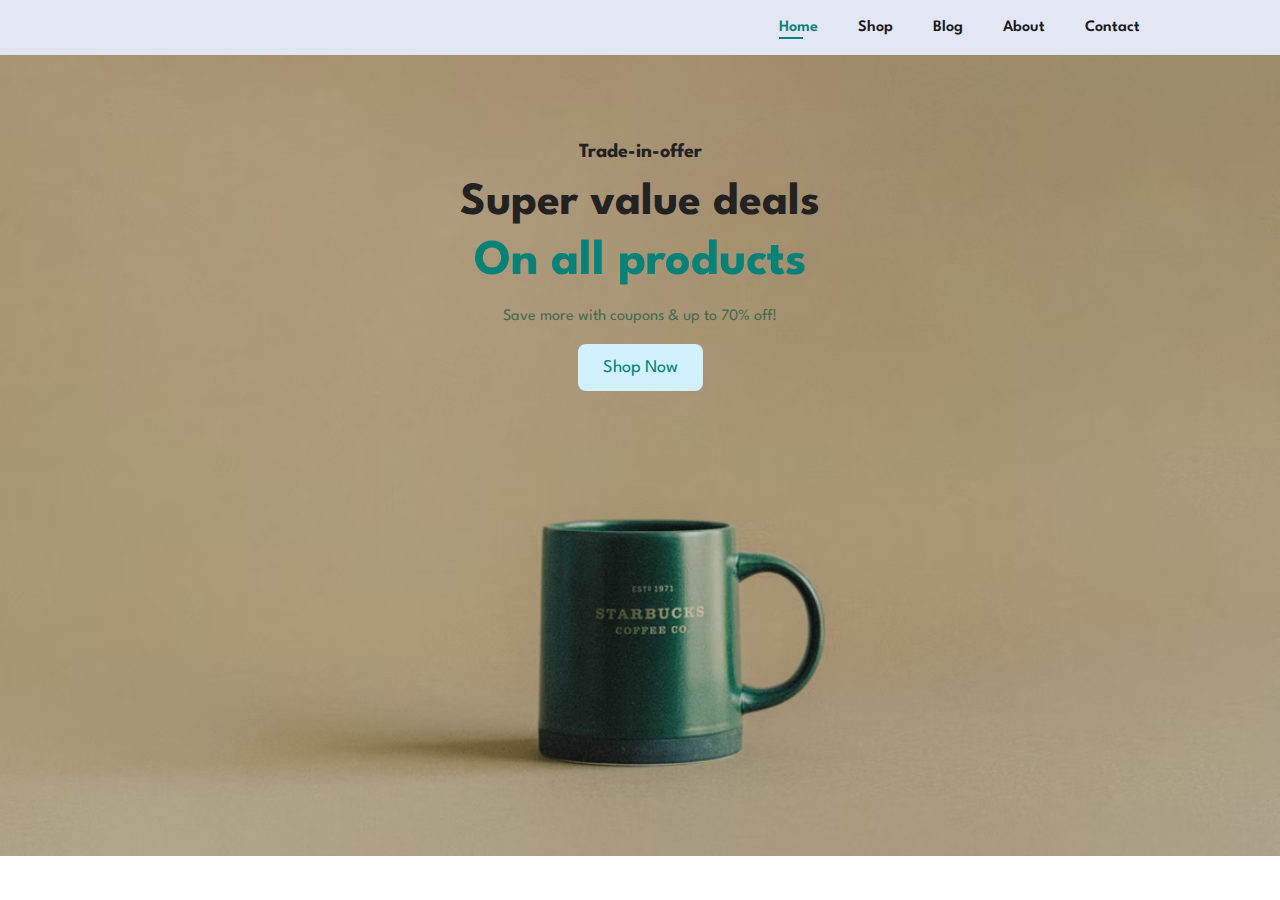
==== index.html @ ac79961e "gönder" ====
<!DOCTYPE html>
<html lang="en">
  <head>
    <meta charset="UTF-8" />
    <meta http-equiv="X-UA-Compatible" content="IE=edge" />
    <meta name="viewport" content="width=device-width, initial-scale=1.0" />
    <title>Document</title>
    <link
      rel="stylesheet"
      href="https://cdnjs.cloudflare.com/ajax/libs/font-awesome/6.1.2/css/all.min.css"
      integrity="sha512-1sCRPdkRXhBV2PBLUdRb4tMg1w2YPf37qatUFeS7zlBy7jJI8Lf4VHwWfZZfpXtYSLy85pkm9GaYVYMfw5BC1A=="
      crossorigin="anonymous"
      referrerpolicy="no-referrer"
    />
    <link rel="stylesheet" href="style.css" />
  </head>
  <body>
    <section id="header">
      <a href="#"><i class="fa-brands fa-digg fa-4x"></i></a>

      <div>
        <ul id="navbar">
          <li><a href="index.html" class="active">Home</a></li>
          <li><a href="shop.html">Shop</a></li>
          <li><a href="blog.html">Blog</a></li>
          <li><a href="about.html">About</a></li>
          <li><a href="contact.html">Contact</a></li>
          <li>
            <a href="cart.html"><i class="fa-solid fa-bag-shopping"></i></a>
          </li>
        </ul>
      </div>
    </section>

    <section id="hero">
      <h4>Trade-in-offer</h4>
      <h2>Super value deals</h2>
      <h1>On all products</h1>
      <p>Save more with coupons & up to 70% off!</p>
      <button>Shop Now</button>
    </section>
    <script src="script.js"></script>
  </body>
</html>
---- style.css ----
@import url("https://fonts.googleapis.com/css2?family=League+Spartan:wght@100;200;300;400;500;600;700;800;900&display=swap");

.fa-digg {
  color: #088178;
}

* {
  margin: 0;
  padding: 0;
  box-sizing: border-box;
  font-family: "League Spartan", sans-serif;
}

h1 {
  font-size: 50px;
  line-height: 64px;
  color: #222;
}

h2 {
  font-size: 46px;
  line-height: 54px;
  color: #222;
}

h4 {
  font-size: 20px;
  color: #222;
}

h6 {
  font-weight: 700;
  font-size: 12px;
}

p {
  font-size: 16px;
  color: #456b52;
  margin: 15px 0 20px 0;
}

.section-p1 {
  padding: 40px 80px;
}

.section-m1 {
  margin: 40px 0;
}

body {
  width: 100%;
}

#header {
  display: flex;
  align-items: center;
  justify-content: space-between;
  padding: 20px 80px;
  background-color: #e3e6f3;
  box-shadow: 0 5px 15px rgba(0, 0, 0, 0.06);
}

#navbar {
  display: flex;
  align-items: center;
  justify-content: center;
}

#navbar li {
  list-style-type: none;
  padding: 0 20px;
  position: relative;
}

#navbar li a {
  text-decoration: none;
  font-size: 16px;
  font-weight: 600;
  color: #1a1a1a;
  transition: 0.3s ease;
}

#navbar li a:hover,
#navbar li a.active {
  color: #088178;
}

#navbar li a.active::after,
#navbar li a:hover::after {
  content: "";
  width: 30%;
  height: 2px;
  background-color: #088178;
  position: absolute;
  bottom: -4px;
  left: 20px;
}

#hero {
  background-image: url("/img/pikwizard-coffee-writing-computer-blogging.jpg");
  height: 89vh;
  width: 100%;
  background-position: center;
  background-size: cover;
  padding: 0 80px;
  display: flex;
  flex-direction: column;
  align-items: center;
  justify-content: flex-start;
  padding-top: 5.5rem;
}

#hero h4 {
  padding-bottom: 15px;
}

#hero h1 {
  color: #088178;
}

#hero button {
  color: #088178;
  background-color: #d1f1ff;
  padding: 15px 25px;
  border: none;
  font-size: 18px;
  border-radius: 8px;
}
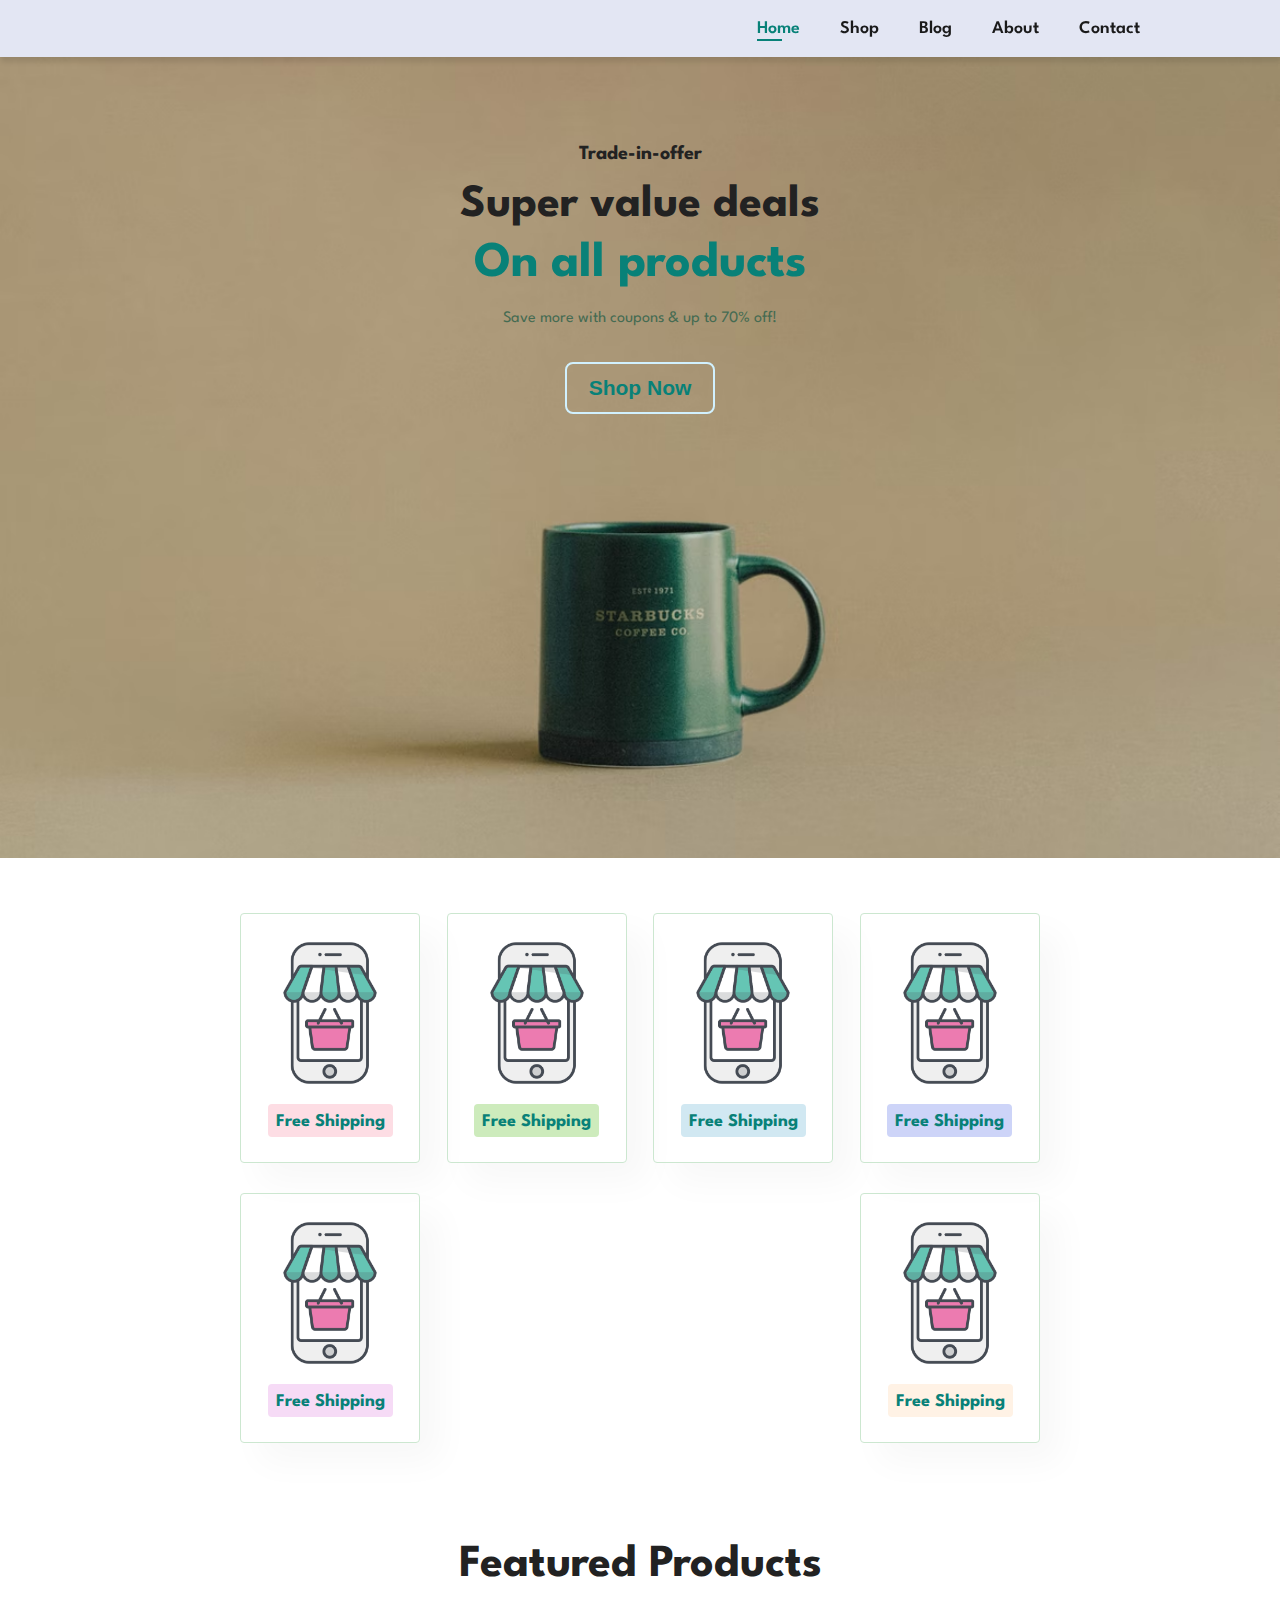
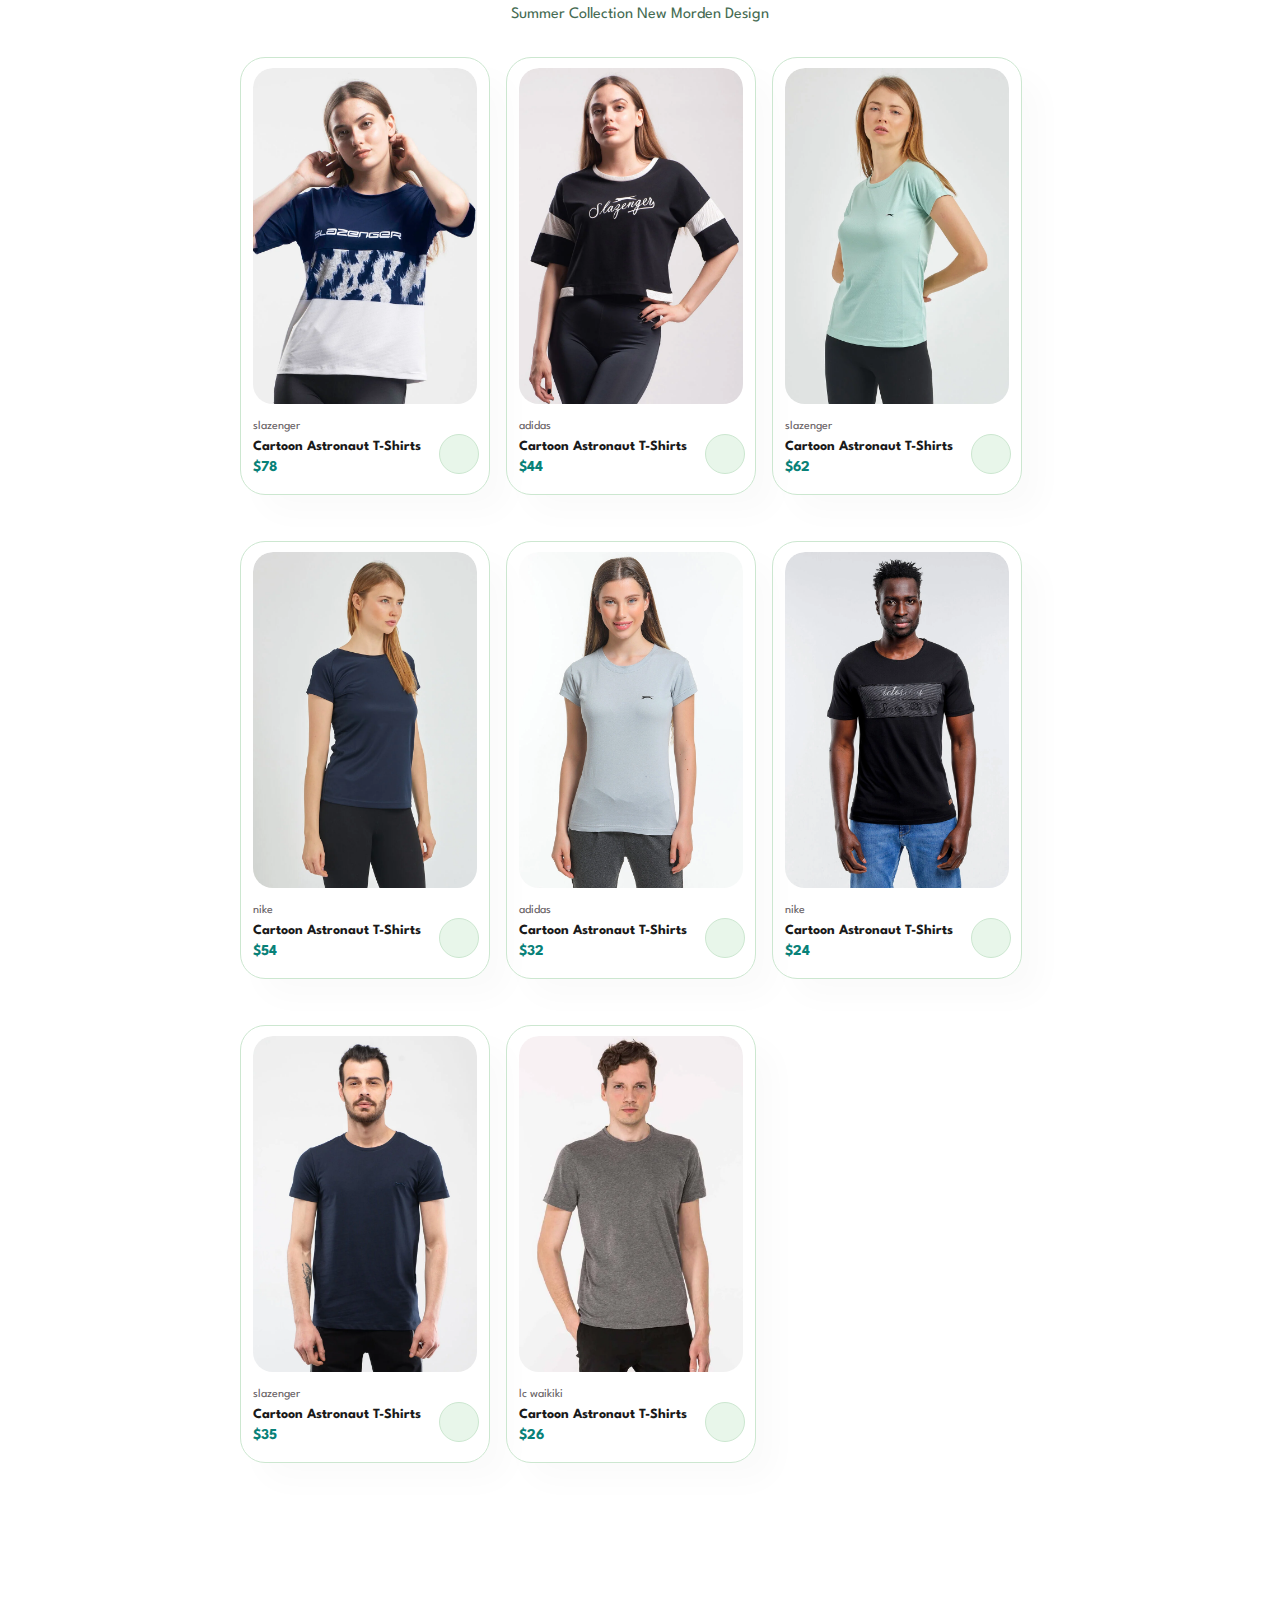
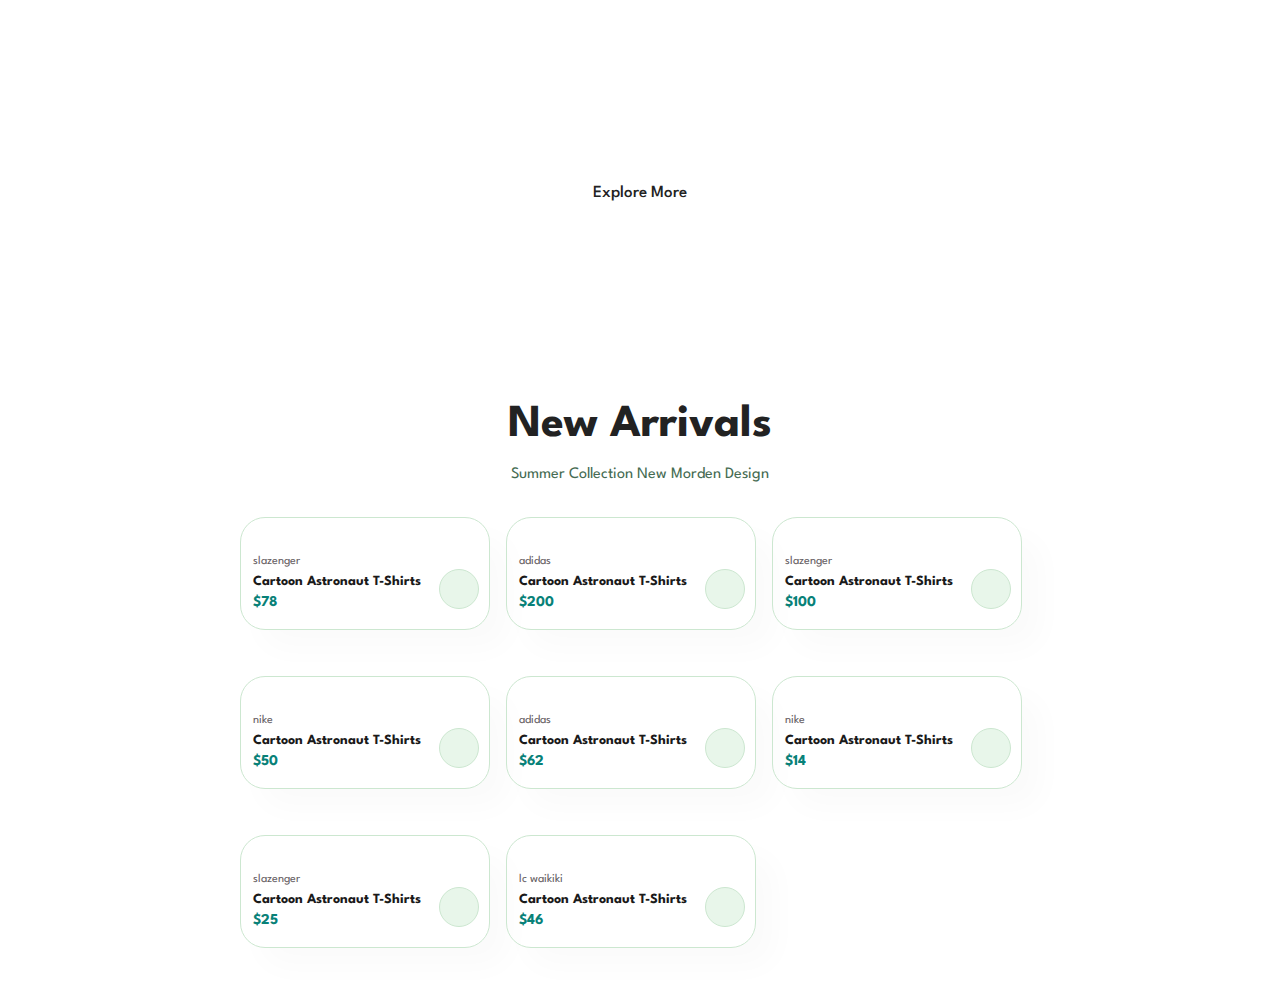
==== commit d05c9c1b: "D" ====
--- a/index.html
+++ b/index.html
@@ -26,7 +26,9 @@
           <li><a href="about.html">About</a></li>
           <li><a href="contact.html">Contact</a></li>
           <li>
-            <a href="cart.html"><i class="fa-solid fa-bag-shopping"></i></a>
+            <a href="cart.html"
+              ><i class="sepet fa-solid fa-bag-shopping"></i
+            ></a>
           </li>
         </ul>
       </div>
@@ -39,6 +41,416 @@
       <p>Save more with coupons & up to 70% off!</p>
       <button>Shop Now</button>
     </section>
+
+    <section id="feature" class="section-p1">
+      <div class="fe-box">
+        <img src="/img/feature/f1.png" alt="" />
+        <h6>Free Shipping</h6>
+      </div>
+      <div class="fe-box">
+        <img src="/img/feature/f1.png" alt="" />
+        <h6>Free Shipping</h6>
+      </div>
+      <div class="fe-box">
+        <img src="/img/feature/f1.png" alt="" />
+        <h6>Free Shipping</h6>
+      </div>
+      <div class="fe-box">
+        <img src="/img/feature/f1.png" alt="" />
+        <h6>Free Shipping</h6>
+      </div>
+      <div class="fe-box">
+        <img src="/img/feature/f1.png" alt="" />
+        <h6>Free Shipping</h6>
+      </div>
+      <div class="fe-box">
+        <img src="/img/feature/f1.png" alt="" />
+        <h6>Free Shipping</h6>
+      </div>
+    </section>
+
+    <section id="product1" class="section-p1">
+      <h2>Featured Products</h2>
+      <p>Summer Collection New Morden Design</p>
+      <div class="pro-container">
+        <div class="pro">
+          <div class="cerceve">
+            <img src="img/urunler/urun1.jpg" alt="" />
+          </div>
+          <div class="des">
+            <span>slazenger</span>
+            <h5>Cartoon Astronaut T-Shirts</h5>
+            <div class="star">
+              <i class="fas fa-star"></i>
+              <i class="fas fa-star"></i>
+              <i class="fas fa-star"></i>
+              <i class="fas fa-star"></i>
+              <i class="fas fa-star"></i>
+            </div>
+            <h4>$78</h4>
+          </div>
+          <a href="#">
+            <i class="fas fa-shopping-cart cardw"></i>
+          </a>
+        </div>
+
+        <div class="pro">
+          <div class="cerceve">
+            <img src="img/urunler/urun2.jpg" alt="" />
+          </div>
+          <div class="des">
+            <span>adidas</span>
+            <h5>Cartoon Astronaut T-Shirts</h5>
+            <div class="star">
+              <i class="fas fa-star"></i>
+              <i class="fas fa-star"></i>
+              <i class="fas fa-star"></i>
+              <i class="fas fa-star"></i>
+              <i class="fas fa-star"></i>
+            </div>
+            <h4>$44</h4>
+          </div>
+          <a href="#">
+            <i class="fas fa-shopping-cart cardw"></i>
+          </a>
+        </div>
+
+        <div class="pro">
+          <div class="cerceve">
+            <img src="img/urunler/urun3.jpg" alt="" />
+          </div>
+          <div class="des">
+            <span>slazenger</span>
+            <h5>Cartoon Astronaut T-Shirts</h5>
+            <div class="star">
+              <i class="fas fa-star"></i>
+              <i class="fas fa-star"></i>
+              <i class="fas fa-star"></i>
+              <i class="fas fa-star"></i>
+              <i class="fas fa-star"></i>
+            </div>
+            <h4>$62</h4>
+          </div>
+          <a href="#">
+            <i class="fas fa-shopping-cart cardw"></i>
+          </a>
+        </div>
+
+        <div class="pro">
+          <div class="cerceve">
+            <img src="img/urunler/urun4.jpg" alt="" />
+          </div>
+          <div class="des">
+            <span>nike</span>
+            <h5>Cartoon Astronaut T-Shirts</h5>
+            <div class="star">
+              <i class="fas fa-star"></i>
+              <i class="fas fa-star"></i>
+              <i class="fas fa-star"></i>
+              <i class="fas fa-star"></i>
+              <i class="fas fa-star"></i>
+            </div>
+            <h4>$54</h4>
+          </div>
+          <a href="#">
+            <i class="fas fa-shopping-cart cardw"></i>
+          </a>
+        </div>
+
+        <div class="pro">
+          <div class="cerceve">
+            <img src="img/urunler/urun5.jpg" alt="" />
+          </div>
+          <div class="des">
+            <span>adidas</span>
+            <h5>Cartoon Astronaut T-Shirts</h5>
+            <div class="star">
+              <i class="fas fa-star"></i>
+              <i class="fas fa-star"></i>
+              <i class="fas fa-star"></i>
+              <i class="fas fa-star"></i>
+              <i class="fas fa-star"></i>
+            </div>
+            <h4>$32</h4>
+          </div>
+          <a href="#">
+            <i class="fas fa-shopping-cart cardw"></i>
+          </a>
+        </div>
+
+        <div class="pro">
+          <div class="cerceve">
+            <img src="img/urunler/urun6.jpg" alt="" />
+          </div>
+          <div class="des">
+            <span>nike</span>
+            <h5>Cartoon Astronaut T-Shirts</h5>
+            <div class="star">
+              <i class="fas fa-star"></i>
+              <i class="fas fa-star"></i>
+              <i class="fas fa-star"></i>
+              <i class="fas fa-star"></i>
+              <i class="fas fa-star"></i>
+            </div>
+            <h4>$24</h4>
+          </div>
+          <a href="#">
+            <i class="fas fa-shopping-cart cardw"></i>
+          </a>
+        </div>
+
+        <div class="pro">
+          <div class="cerceve">
+            <img src="img/urunler/urun7.jpg" alt="" />
+          </div>
+          <div class="des">
+            <span>slazenger</span>
+            <h5>Cartoon Astronaut T-Shirts</h5>
+            <div class="star">
+              <i class="fas fa-star"></i>
+              <i class="fas fa-star"></i>
+              <i class="fas fa-star"></i>
+              <i class="fas fa-star"></i>
+              <i class="fas fa-star"></i>
+            </div>
+            <h4>$35</h4>
+          </div>
+          <a href="#">
+            <i class="fas fa-shopping-cart cardw"></i>
+          </a>
+        </div>
+
+        <div class="pro">
+          <div class="cerceve">
+            <img src="img/urunler/urun8.jpg" alt="" />
+          </div>
+          <div class="des">
+            <span>lc waikiki</span>
+            <h5>Cartoon Astronaut T-Shirts</h5>
+            <div class="star">
+              <i class="fas fa-star"></i>
+              <i class="fas fa-star"></i>
+              <i class="fas fa-star"></i>
+              <i class="fas fa-star"></i>
+              <i class="fas fa-star"></i>
+            </div>
+            <h4>$26</h4>
+          </div>
+          <a href="#">
+            <i class="fas fa-shopping-cart cardw"></i>
+          </a>
+        </div>
+      </div>
+    </section>
+
+    <section id="banner" class="section-m1">
+      <h4>Repair Services</h4>
+      <h2>Up to 70% Off - All t-Shirt & Accessories</h2>
+      <button>Explore More</button>
+    </section>
+
+    <section id="product1" class="section-p1">
+      <!-- 2.kez id kullandım hata !!! -->
+      <h2>New Arrivals</h2>
+      <p>Summer Collection New Morden Design</p>
+      <div class="pro-container">
+        <div class="pro">
+          <div class="cerceve">
+            <img
+              src="https://cdn.shopify.com/s/files/1/0534/9805/2781/products/UASentryOldSkoolGreenMilieu5_1200x1200.jpg?v=1659369687"
+              alt=""
+            />
+          </div>
+
+          <div class="des">
+            <span>slazenger</span>
+            <h5>Cartoon Astronaut T-Shirts</h5>
+            <div class="star">
+              <i class="fas fa-star"></i>
+              <i class="fas fa-star"></i>
+              <i class="fas fa-star"></i>
+              <i class="fas fa-star"></i>
+              <i class="fas fa-star"></i>
+            </div>
+            <h4>$78</h4>
+          </div>
+          <a href="#">
+            <i class="fas fa-shopping-cart cardw"></i>
+          </a>
+        </div>
+
+        <div class="pro">
+          <div class="cerceve">
+            <img
+              src="https://cdn.shopify.com/s/files/1/0593/9249/1711/products/15_bc780330-0082-4a0e-b8e8-7666476369e2.jpg?v=1633335332"
+              alt=""
+            />
+          </div>
+          <div class="des">
+            <span>adidas</span>
+            <h5>Cartoon Astronaut T-Shirts</h5>
+            <div class="star">
+              <i class="fas fa-star"></i>
+              <i class="fas fa-star"></i>
+              <i class="fas fa-star"></i>
+              <i class="fas fa-star"></i>
+              <i class="fas fa-star"></i>
+            </div>
+            <h4>$200</h4>
+          </div>
+          <a href="#">
+            <i class="fas fa-shopping-cart cardw"></i>
+          </a>
+        </div>
+
+        <div class="pro">
+          <div class="cerceve">
+            <img
+              src="https://cdn.shopify.com/s/files/1/0470/1257/7446/files/WhatsApp_Image_2021-08-11_at_13.15.03_800x.jpg?v=1628765529"
+              alt=""
+            />
+          </div>
+          <div class="des">
+            <span>slazenger</span>
+            <h5>Cartoon Astronaut T-Shirts</h5>
+            <div class="star">
+              <i class="fas fa-star"></i>
+              <i class="fas fa-star"></i>
+              <i class="fas fa-star"></i>
+              <i class="fas fa-star"></i>
+              <i class="fas fa-star"></i>
+            </div>
+            <h4>$100</h4>
+          </div>
+          <a href="#">
+            <i class="fas fa-shopping-cart cardw"></i>
+          </a>
+        </div>
+
+        <div class="pro">
+          <div class="cerceve">
+            <img
+              src="https://ae01.alicdn.com/kf/HTB1AOBzPpXXXXbnaXXXq6xXFXXXS.jpg?size=94653&height=1200&width=800&hash=b8e12dac2c712b845d58fb0466c601f0"
+              alt=""
+            />
+          </div>
+          <div class="des">
+            <span>nike</span>
+            <h5>Cartoon Astronaut T-Shirts</h5>
+            <div class="star">
+              <i class="fas fa-star"></i>
+              <i class="fas fa-star"></i>
+              <i class="fas fa-star"></i>
+              <i class="fas fa-star"></i>
+              <i class="fas fa-star"></i>
+            </div>
+            <h4>$50</h4>
+          </div>
+          <a href="#">
+            <i class="fas fa-shopping-cart cardw"></i>
+          </a>
+        </div>
+
+        <div class="pro">
+          <div class="cerceve">
+            <img
+              src="https://cdn.shopify.com/s/files/1/0246/7541/8174/products/KL0070_1200x1200.jpg?v=1657102807"
+              alt=""
+            />
+          </div>
+          <div class="des">
+            <span>adidas</span>
+            <h5>Cartoon Astronaut T-Shirts</h5>
+            <div class="star">
+              <i class="fas fa-star"></i>
+              <i class="fas fa-star"></i>
+              <i class="fas fa-star"></i>
+              <i class="fas fa-star"></i>
+              <i class="fas fa-star"></i>
+            </div>
+            <h4>$62</h4>
+          </div>
+          <a href="#">
+            <i class="fas fa-shopping-cart cardw"></i>
+          </a>
+        </div>
+
+        <div class="pro">
+          <div class="cerceve">
+            <img
+              src="https://cdn.shopify.com/s/files/1/0764/6769/products/6905910710-1_800x.jpg?v=1654256703"
+              alt=""
+            />
+          </div>
+          <div class="des">
+            <span>nike</span>
+            <h5>Cartoon Astronaut T-Shirts</h5>
+            <div class="star">
+              <i class="fas fa-star"></i>
+              <i class="fas fa-star"></i>
+              <i class="fas fa-star"></i>
+              <i class="fas fa-star"></i>
+              <i class="fas fa-star"></i>
+            </div>
+            <h4>$14</h4>
+          </div>
+          <a href="#">
+            <i class="fas fa-shopping-cart cardw"></i>
+          </a>
+        </div>
+
+        <div class="pro">
+          <div class="cerceve">
+            <img
+              src="https://www.naramaxx.com/image/cache/catalog/StokResim/21Y11113Y648_028_1-800x1200.png"
+              alt=""
+            />
+          </div>
+
+          <div class="des">
+            <span>slazenger</span>
+            <h5>Cartoon Astronaut T-Shirts</h5>
+            <div class="star">
+              <i class="fas fa-star"></i>
+              <i class="fas fa-star"></i>
+              <i class="fas fa-star"></i>
+              <i class="fas fa-star"></i>
+              <i class="fas fa-star"></i>
+            </div>
+            <h4>$25</h4>
+          </div>
+          <a href="#">
+            <i class="fas fa-shopping-cart cardw"></i>
+          </a>
+        </div>
+
+        <div class="pro">
+          <div class="cerceve">
+            <img
+              src="https://www.kokosh.com.tr/productimages/112070/big/yesilpant3.jpg"
+              alt=""
+            />
+          </div>
+
+          <div class="des">
+            <span>lc waikiki</span>
+            <h5>Cartoon Astronaut T-Shirts</h5>
+            <div class="star">
+              <i class="fas fa-star"></i>
+              <i class="fas fa-star"></i>
+              <i class="fas fa-star"></i>
+              <i class="fas fa-star"></i>
+              <i class="fas fa-star"></i>
+            </div>
+            <h4>$46</h4>
+          </div>
+          <a href="#">
+            <i class="fas fa-shopping-cart cardw"></i>
+          </a>
+        </div>
+      </div>
+    </section>
+
     <script src="script.js"></script>
   </body>
 </html>
--- a/style.css
+++ b/style.css
@@ -40,7 +40,7 @@
 }
 
 .section-p1 {
-  padding: 40px 80px;
+  padding: 40px 240px;
 }
 
 .section-m1 {
@@ -58,6 +58,11 @@
   padding: 20px 80px;
   background-color: #e3e6f3;
   box-shadow: 0 5px 15px rgba(0, 0, 0, 0.06);
+  z-index: 999;
+  position: sticky;
+  top: 0;
+  left: 0;
+  box-shadow: 1px 5px 5px rgba(0, 0, 0, 0.1);
 }
 
 #navbar {
@@ -78,6 +83,11 @@
   font-weight: 600;
   color: #1a1a1a;
   transition: 0.3s ease;
+  font-size: 18px;
+}
+
+#navbar .sepet {
+  font-size: 25px;
 }
 
 #navbar li a:hover,
@@ -119,10 +129,203 @@
 }
 
 #hero button {
-  color: #088178;
-  background-color: #d1f1ff;
-  padding: 15px 25px;
+  margin-top: 1rem;
+  color: #088178;
+  cursor: pointer;
+  background: transparent;
+  border: 2px solid #d1f1ff;
+  padding: 12px 22px;
+  font-size: 21px;
+  border-radius: 8px;
+  font-weight: 700;
+  transition: all 0.4s;
+  font-family: "Segoe UI", Tahoma, Geneva, Verdana, sans-serif;
+}
+
+#hero button:hover {
+  background-color: #088178;
+  color: #fff;
+}
+
+#feature {
+  display: flex;
+  align-items: center;
+  justify-content: space-between;
+  flex-wrap: wrap;
+}
+
+#feature .fe-box {
+  width: 180px;
+  text-align: center;
+  padding: 25px 15px;
+  box-shadow: 20px 20px 35px rgba(0, 0, 0, 0.03);
+  border: 1px solid #cce7d0;
+  border-radius: 4px;
+  margin: 15px 0;
+}
+
+#feature .fe-box:hover {
+  box-shadow: 10px 10px 54px rgba(70, 62, 221, 0.1);
+}
+
+#feature .fe-box img {
+  width: 100%;
+  margin-bottom: 13px;
+}
+
+#feature .fe-box h6 {
+  display: inline-block;
+  padding: 9px 8px 6px 8px;
+  line-height: 1;
+  border-radius: 4px;
+  font-size: 18px;
+  color: #088178;
+  background-color: #fddde4;
+}
+
+#feature .fe-box:nth-child(2) h6 {
+  background-color: #cdebbc;
+}
+
+#feature .fe-box:nth-child(3) h6 {
+  background-color: #d1e8f2;
+}
+
+#feature .fe-box:nth-child(4) h6 {
+  background-color: #cdd4f8;
+}
+
+#feature .fe-box:nth-child(5) h6 {
+  background-color: #f6dbf6;
+}
+
+#feature .fe-box:nth-child(6) h6 {
+  background-color: #fff2e5;
+}
+
+#product1 {
+  text-align: center;
+}
+
+#product1 .pro-container {
+  display: flex;
+  justify-content: flex-start;
+  gap: 1rem;
+  flex-wrap: wrap;
+}
+
+#product1 .pro {
+  width: 23%;
+  min-width: 250px;
+  padding: 10px 12px;
+  border-radius: 25px;
+  border: 1px solid #cce7d0;
+  cursor: pointer;
+  box-shadow: 20px 20px 30px rgba(0, 0, 0, 0.02);
+  margin: 15px 0;
+  transition: 0.2s ease;
+  position: relative;
+}
+
+#product1 .pro:hover {
+  box-shadow: 20px 20px 30px rgba(0, 0, 0, 0.06);
+}
+
+#product1 .pro .cerceve {
+  overflow: hidden;
+  transition: 0.3s ease;
+  border-radius: 20px;
+}
+
+#product1 .pro .cerceve img:hover {
+  transform: scale(1.15);
+}
+
+#product1 .pro img {
+  width: 100%;
+  border-radius: 20px;
+  transition: 0.3s ease;
+}
+
+#product1 .pro .des {
+  text-align: start;
+  padding: 10px 0;
+}
+
+#product1 .pro .des span {
+  color: #666063;
+  font-size: 12px;
+}
+
+#product1 .pro .des h5 {
+  padding-top: 7px;
+  color: #1a1a1a;
+  font-size: 14px;
+}
+
+#product1 .pro .des .star i {
+  color: rgb(230, 216, 29);
+  font-size: 12px;
+}
+
+#product1 .pro .des h4 {
+  padding-top: 7px;
+  font-size: 15px;
+  font-weight: 700;
+  color: #088178;
+}
+
+#product1 .pro .cardw {
+  width: 40px;
+  height: 40px;
+  line-height: 40px;
+  border-radius: 50px;
+  background-color: #e8f6ea;
+  color: #088178;
+  border: 1px solid #cce7d0;
+  position: absolute;
+  bottom: 20px;
+  right: 10px;
+}
+
+#banner {
+  display: flex;
+  flex-direction: column;
+  justify-content: center;
+  text-align: center;
+  align-items: center;
+  padding: 100px 0;
+  background-image: url("https://e7.pngegg.com/pngimages/1017/318/png-clipart-black-gold-pattern-background-pattern-poster-banner.png");
+  background-repeat: no-repeat;
+  background-size: cover;
+  background-origin: border-box;
+}
+
+#banner h4 {
+  font-size: 25px;
+  color: #fff;
+}
+
+#banner h2 {
+  font-size: 40px;
+  color: #fff;
+  padding: 1rem;
+}
+
+#banner button {
+  background-color: #fff;
+  border-radius: 8px;
+  width: 150px;
+  height: 50px;
+  color: #222;
+  font-weight: 500;
+  font-size: 17px;
   border: none;
-  font-size: 18px;
-  border-radius: 8px;
-}
+  cursor: pointer;
+  transition: 0.3s ease;
+}
+
+#banner button:hover {
+  background: #d7a54a;
+  color: #fff;
+}
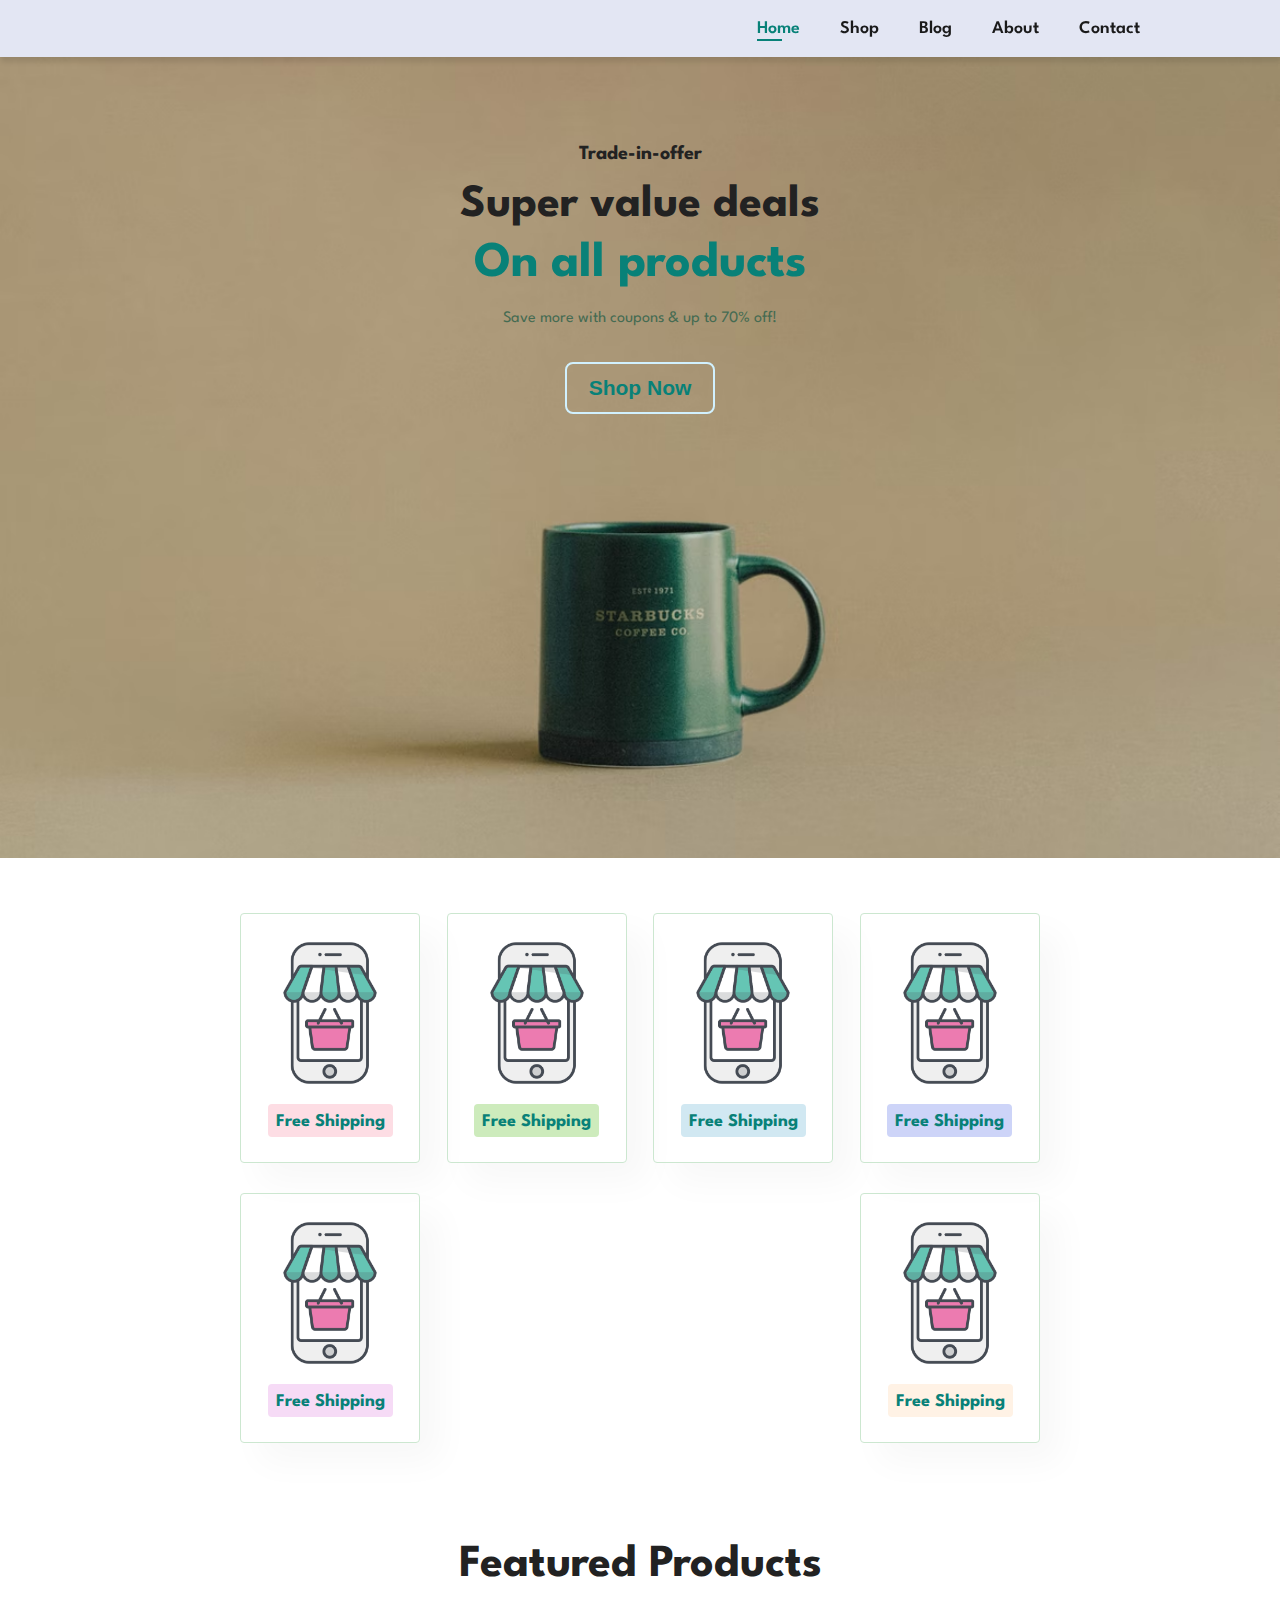
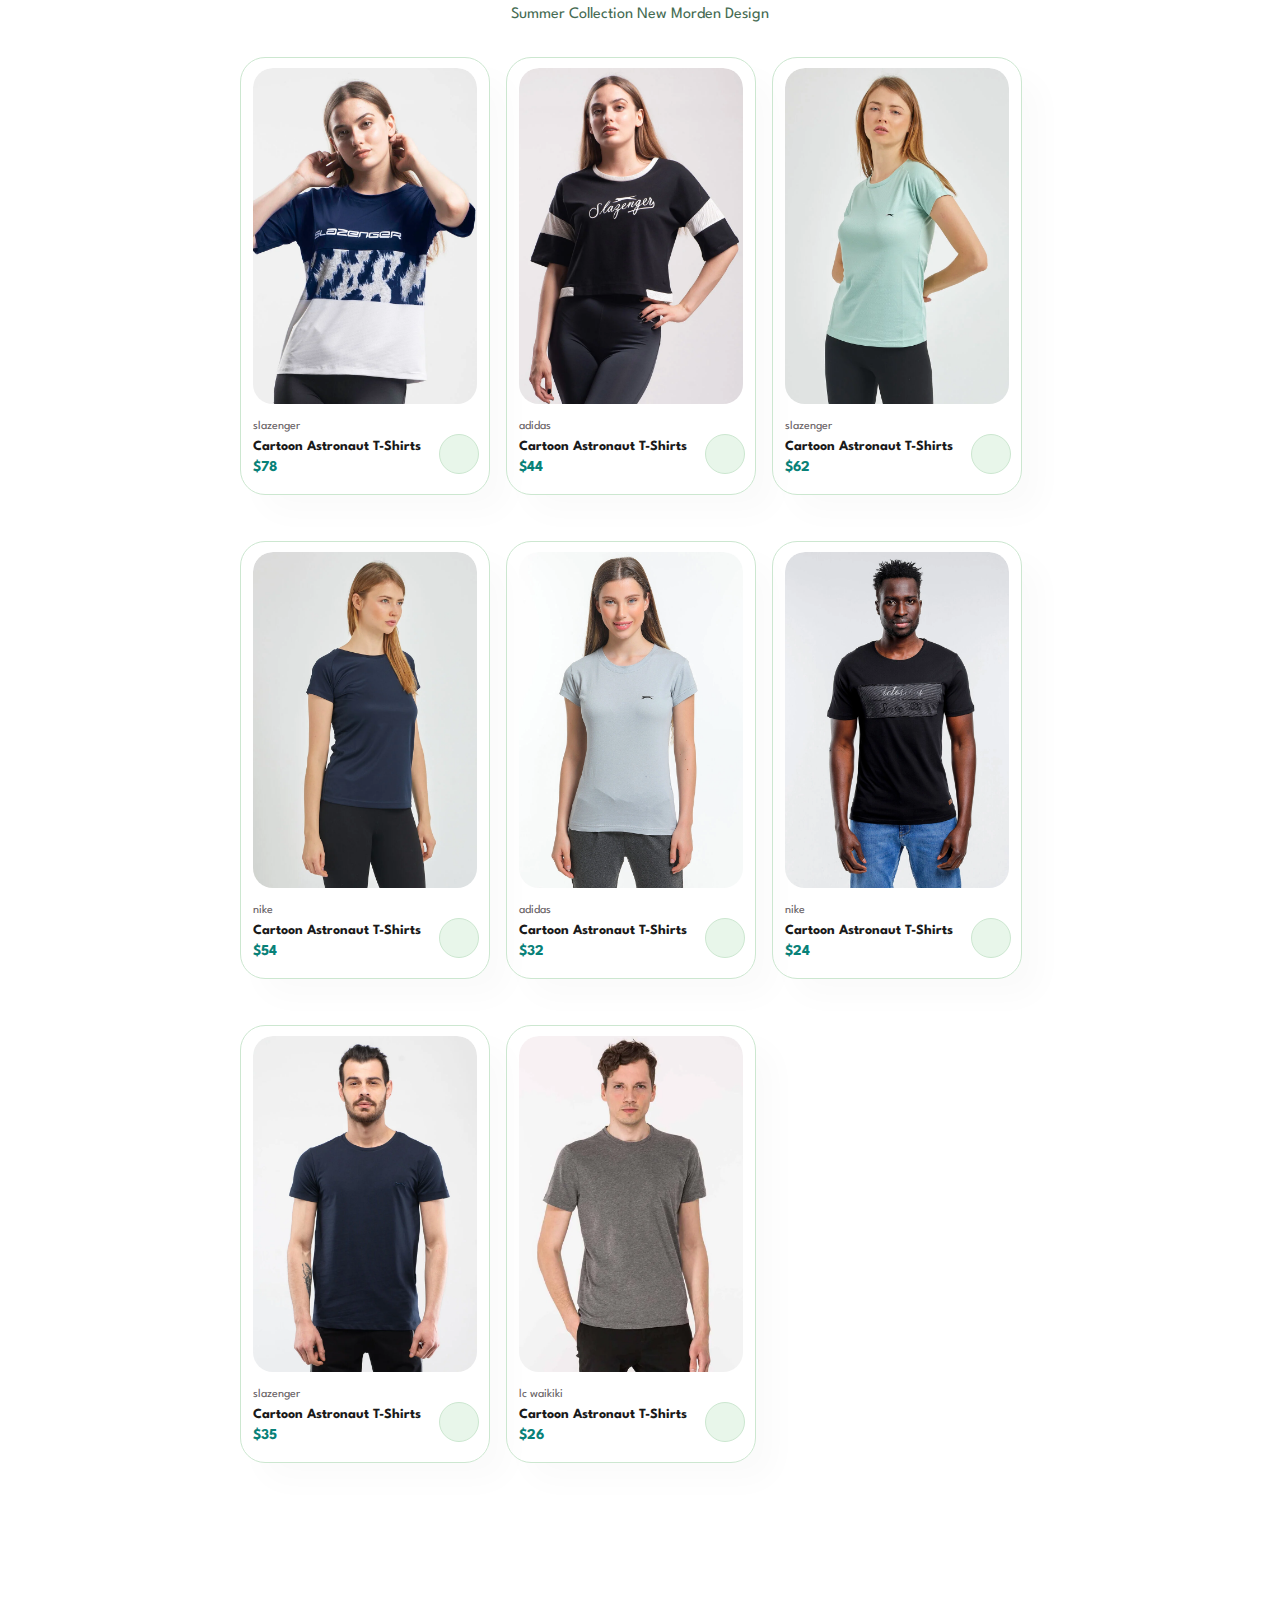
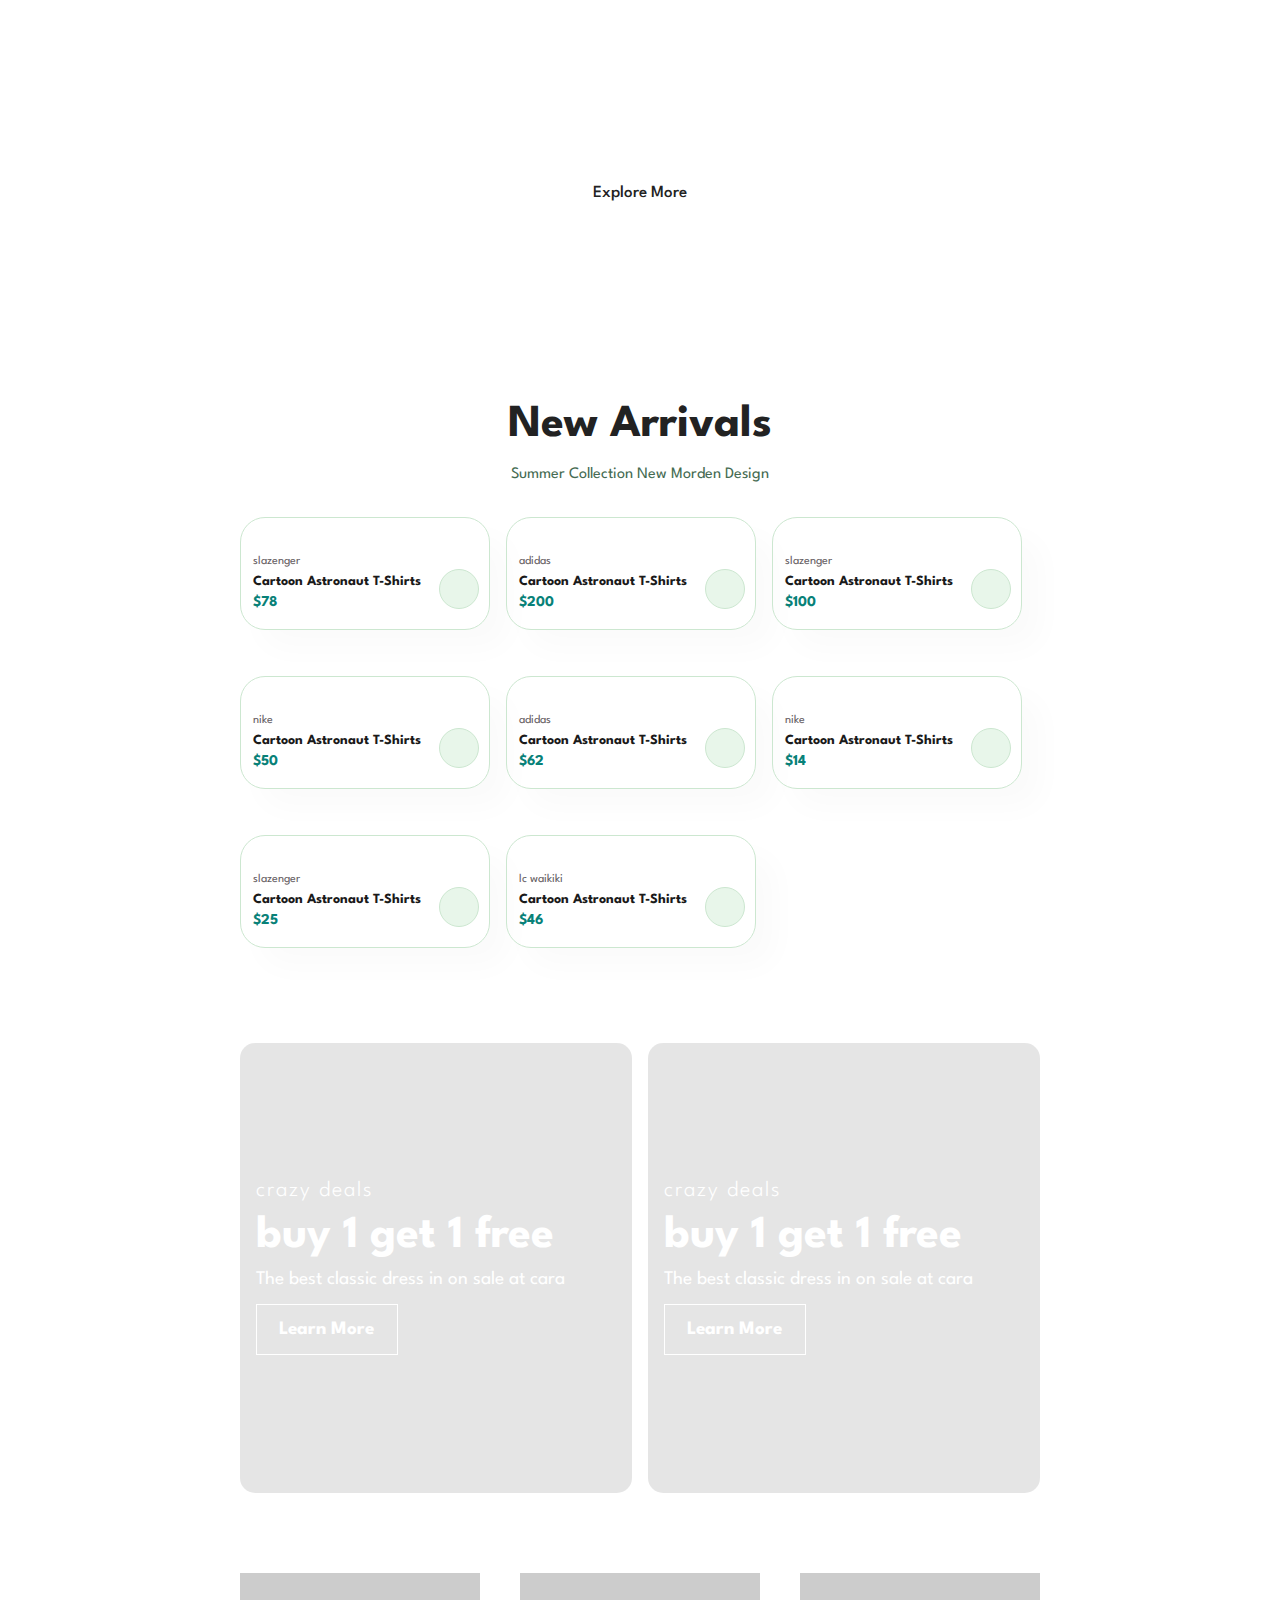
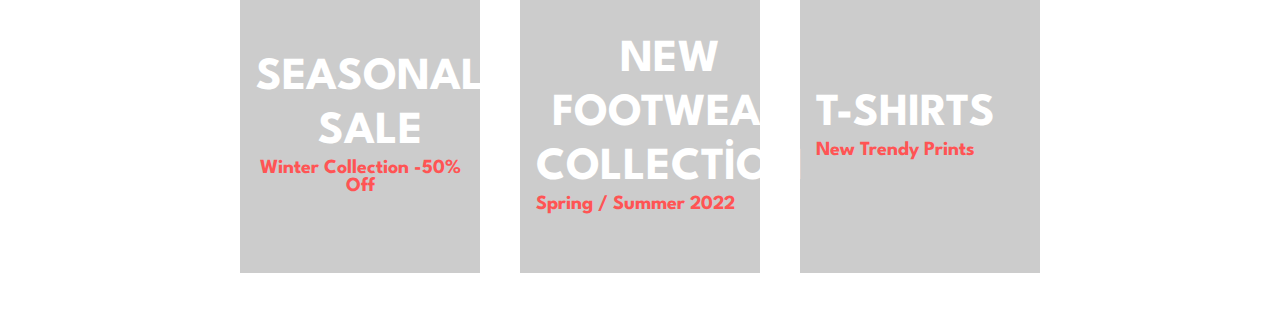
==== commit 70cf1f9f: "home" ====
--- a/index.html
+++ b/index.html
@@ -451,6 +451,37 @@
       </div>
     </section>
 
+    <section id="sm-banner" class="section-p1">
+      <div class="banner-box">
+        <h4>crazy deals</h4>
+        <h2>buy 1 get 1 free</h2>
+        <span>The best classic dress in on sale at cara</span>
+        <button>Learn More</button>
+      </div>
+
+      <div class="banner-box">
+        <h4>crazy deals</h4>
+        <h2>buy 1 get 1 free</h2>
+        <span>The best classic dress in on sale at cara</span>
+        <button>Learn More</button>
+      </div>
+    </section>
+
+    <section id="banner3" class="section-p1">
+      <div class="banners">
+        <h2>SEASONAL SALE</h2>
+        <h4>Winter Collection -50% Off</h4>
+      </div>
+      <div class="banners">
+        <h2>NEW FOOTWEAR COLLECTİON</h2>
+        <h4>Spring / Summer 2022</h4>
+      </div>
+      <div class="banners">
+        <h2>T-SHIRTS</h2>
+        <h4>New Trendy Prints</h4>
+      </div>
+    </section>
+
     <script src="script.js"></script>
   </body>
 </html>
--- a/style.css
+++ b/style.css
@@ -41,6 +41,10 @@
 
 .section-p1 {
   padding: 40px 240px;
+}
+
+.section-p2 {
+  padding: 40px 80px;
 }
 
 .section-m1 {
@@ -165,7 +169,7 @@
 }
 
 #feature .fe-box:hover {
-  box-shadow: 10px 10px 54px rgba(70, 62, 221, 0.1);
+  box-shadow: 10px 10px 54px rgba(70, 62, 221, 0.15);
 }
 
 #feature .fe-box img {
@@ -329,3 +333,136 @@
   background: #d7a54a;
   color: #fff;
 }
+
+#sm-banner {
+  display: flex;
+  justify-content: space-between;
+  flex-wrap: wrap;
+}
+
+#sm-banner .banner-box {
+  display: flex;
+  justify-content: center;
+  flex-direction: column;
+  text-align: center;
+  align-items: flex-start;
+  padding-left: 1rem;
+  background-image: url("https://www.shoppingbalneario.com.br/wp-content/uploads/2022/03/blog.jpg");
+  width: 49%;
+  height: 50vh;
+  background-size: cover;
+  background-position: center;
+  position: relative;
+  border-radius: 15px;
+}
+
+#sm-banner .banner-box:nth-child(2) {
+  background-image: url("https://images.unsplash.com/photo-1524672353063-4f66ee1f385e?ixlib=rb-1.2.1&ixid=MnwxMjA3fDB8MHxwaG90by1wYWdlfHx8fGVufDB8fHx8&auto=format&fit=crop&w=1169&q=80");
+}
+
+#sm-banner .banner-box::after {
+  content: "";
+  background-color: rgba(0, 0, 0, 0.1);
+  position: absolute;
+  top: 0;
+  right: 0;
+  width: 100%;
+  height: 100%;
+  z-index: 0;
+  border-radius: 15px;
+}
+
+#sm-banner .banner-box h4 {
+  z-index: 10;
+  color: #fff;
+  font-size: 22px;
+  letter-spacing: 2px;
+  font-weight: 300;
+}
+
+#sm-banner .banner-box h2 {
+  z-index: 10;
+  color: #fff;
+  font-weight: bold;
+  margin: 0.5rem 0;
+}
+
+#sm-banner .banner-box span {
+  z-index: 10;
+  color: #fff;
+  margin-bottom: 1rem;
+  font-size: 1.2rem;
+}
+
+#sm-banner .banner-box button {
+  z-index: 10;
+  color: #fff;
+  background: none;
+  border: 1px solid #fff;
+  padding: 1rem 1.4rem;
+  font-size: 19px;
+  font-weight: 700;
+  cursor: pointer;
+}
+
+#sm-banner .banner-box button:hover {
+  border: 1px solid #fff;
+  background-color: #fff;
+  color: #fdb444;
+}
+
+#sm-banner .banner-box:nth-child(2) button:hover {
+  color: #52bdb3;
+}
+
+#banner3 {
+  display: flex;
+  justify-content: space-between;
+  align-items: center;
+  text-align: center;
+}
+
+#banner3 .banners {
+  width: 30%;
+  height: 300px;
+  display: flex;
+  flex-direction: column;
+  padding: 1rem;
+  justify-content: center;
+  align-items: flex-start;
+  background-position: center;
+  background-size: cover;
+  position: relative;
+}
+
+#banner3 .banners::before {
+  content: "";
+  background-color: rgba(0, 0, 0, 0.2);
+  position: absolute;
+  top: 0;
+  right: 0;
+  width: 100%;
+  height: 100%;
+}
+
+#banner3 .banners:nth-child(1) {
+  background-image: url("https://images.unsplash.com/photo-1481824429379-07aa5e5b0739?ixlib=rb-1.2.1&ixid=MnwxMjA3fDB8MHxwaG90by1wYWdlfHx8fGVufDB8fHx8&auto=format&fit=crop&w=696&q=80");
+}
+
+#banner3 .banners:nth-child(2) {
+  background-image: url("https://images.unsplash.com/photo-1541089404510-5c9a779841fc?ixlib=rb-1.2.1&ixid=MnwxMjA3fDB8MHxwaG90by1wYWdlfHx8fGVufDB8fHx8&auto=format&fit=crop&w=1170&q=80");
+}
+
+#banner3 .banners:nth-child(3) {
+  background-image: url("https://images.unsplash.com/photo-1483985988355-763728e1935b?ixlib=rb-1.2.1&ixid=MnwxMjA3fDB8MHxwaG90by1wYWdlfHx8fGVufDB8fHx8&auto=format&fit=crop&w=1170&q=80");
+}
+
+#banner3 .banners h2 {
+  z-index: 10;
+  color: #fff;
+}
+
+#banner3 .banners h4 {
+  z-index: 10;
+  color: rgb(255, 84, 84);
+}
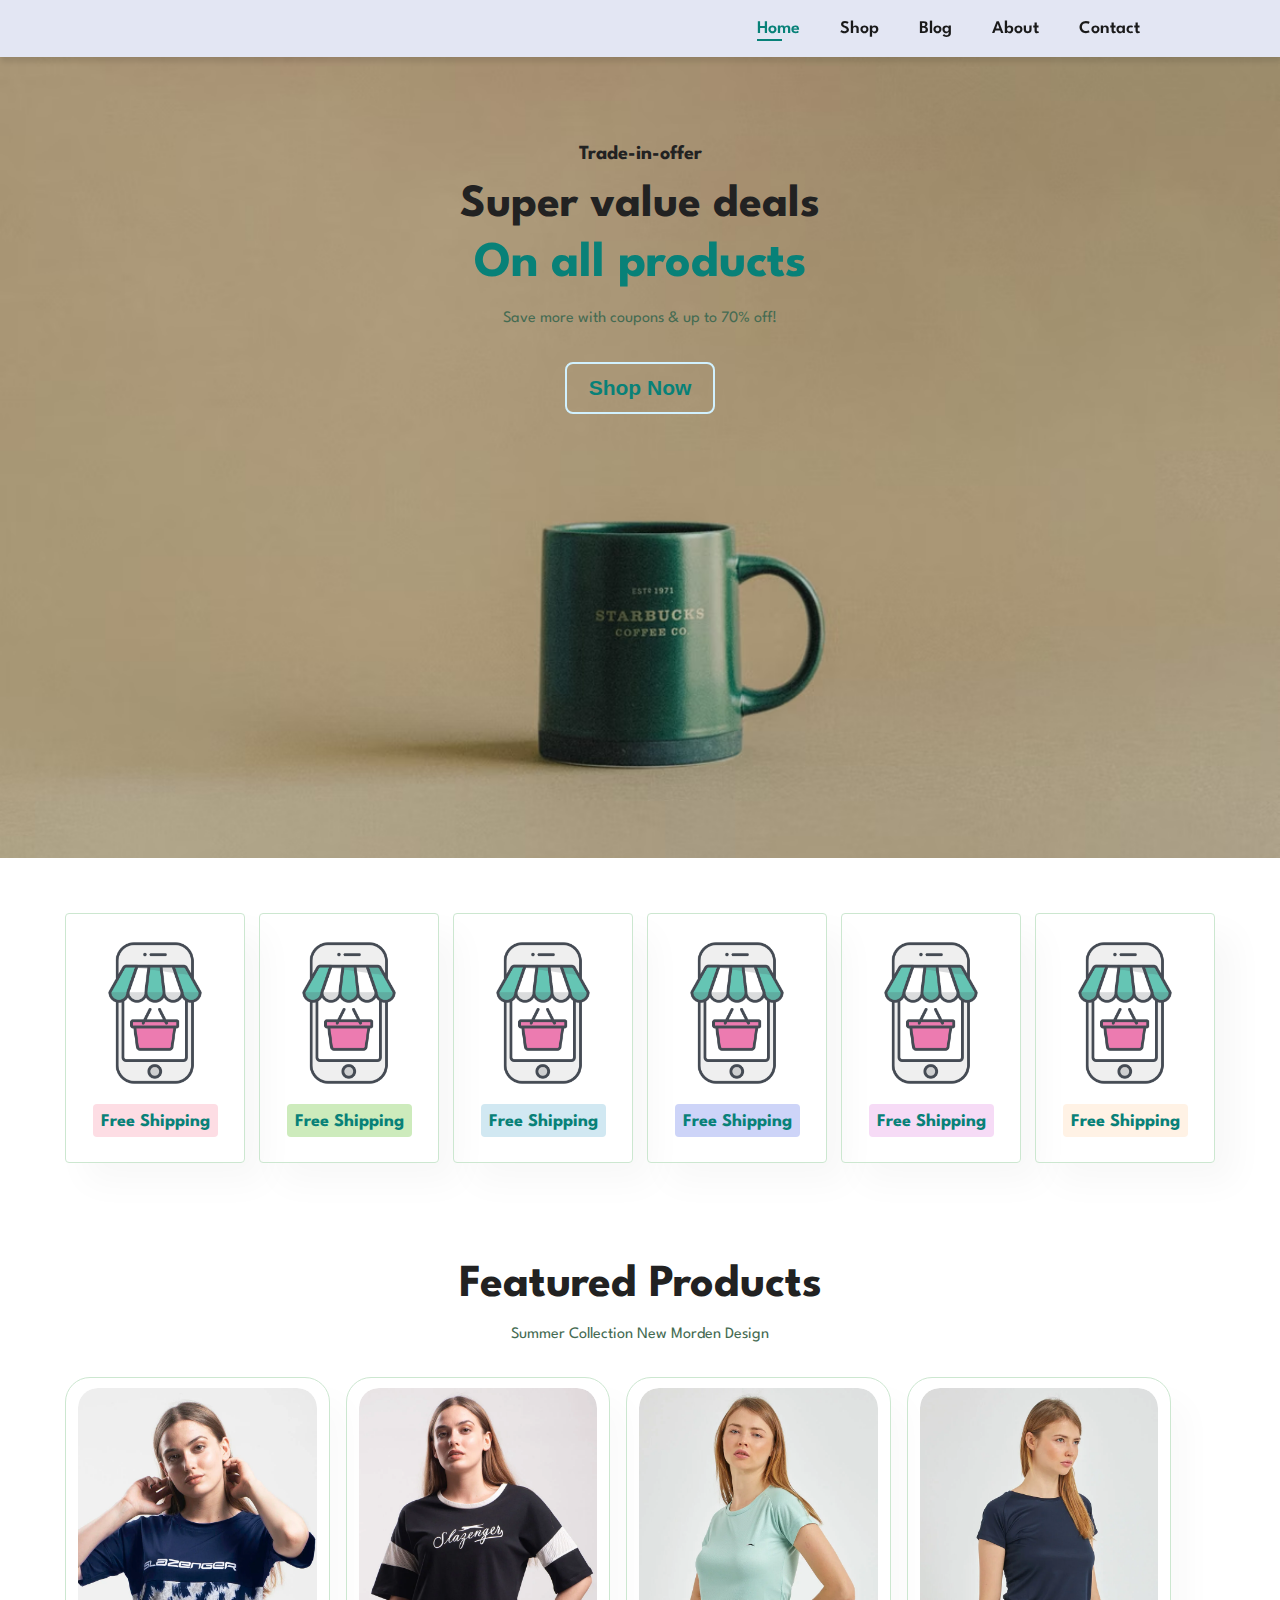
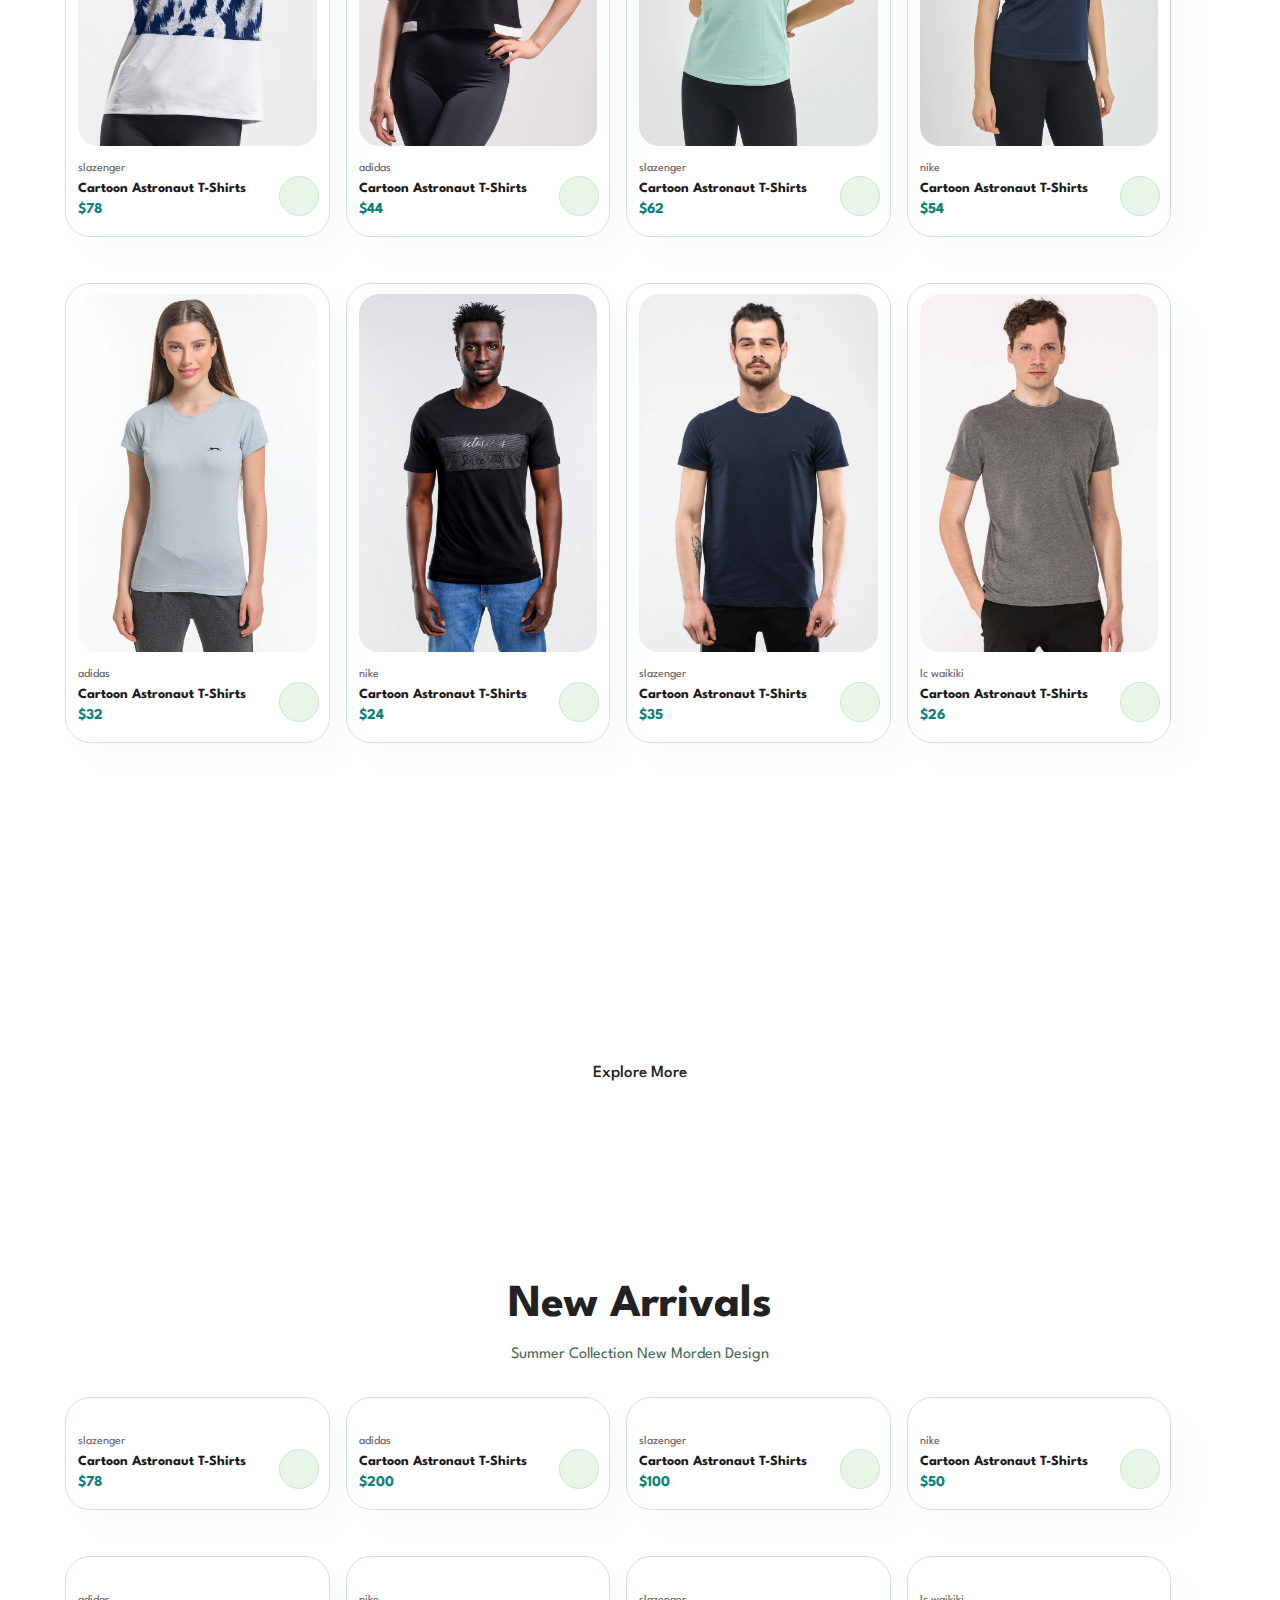
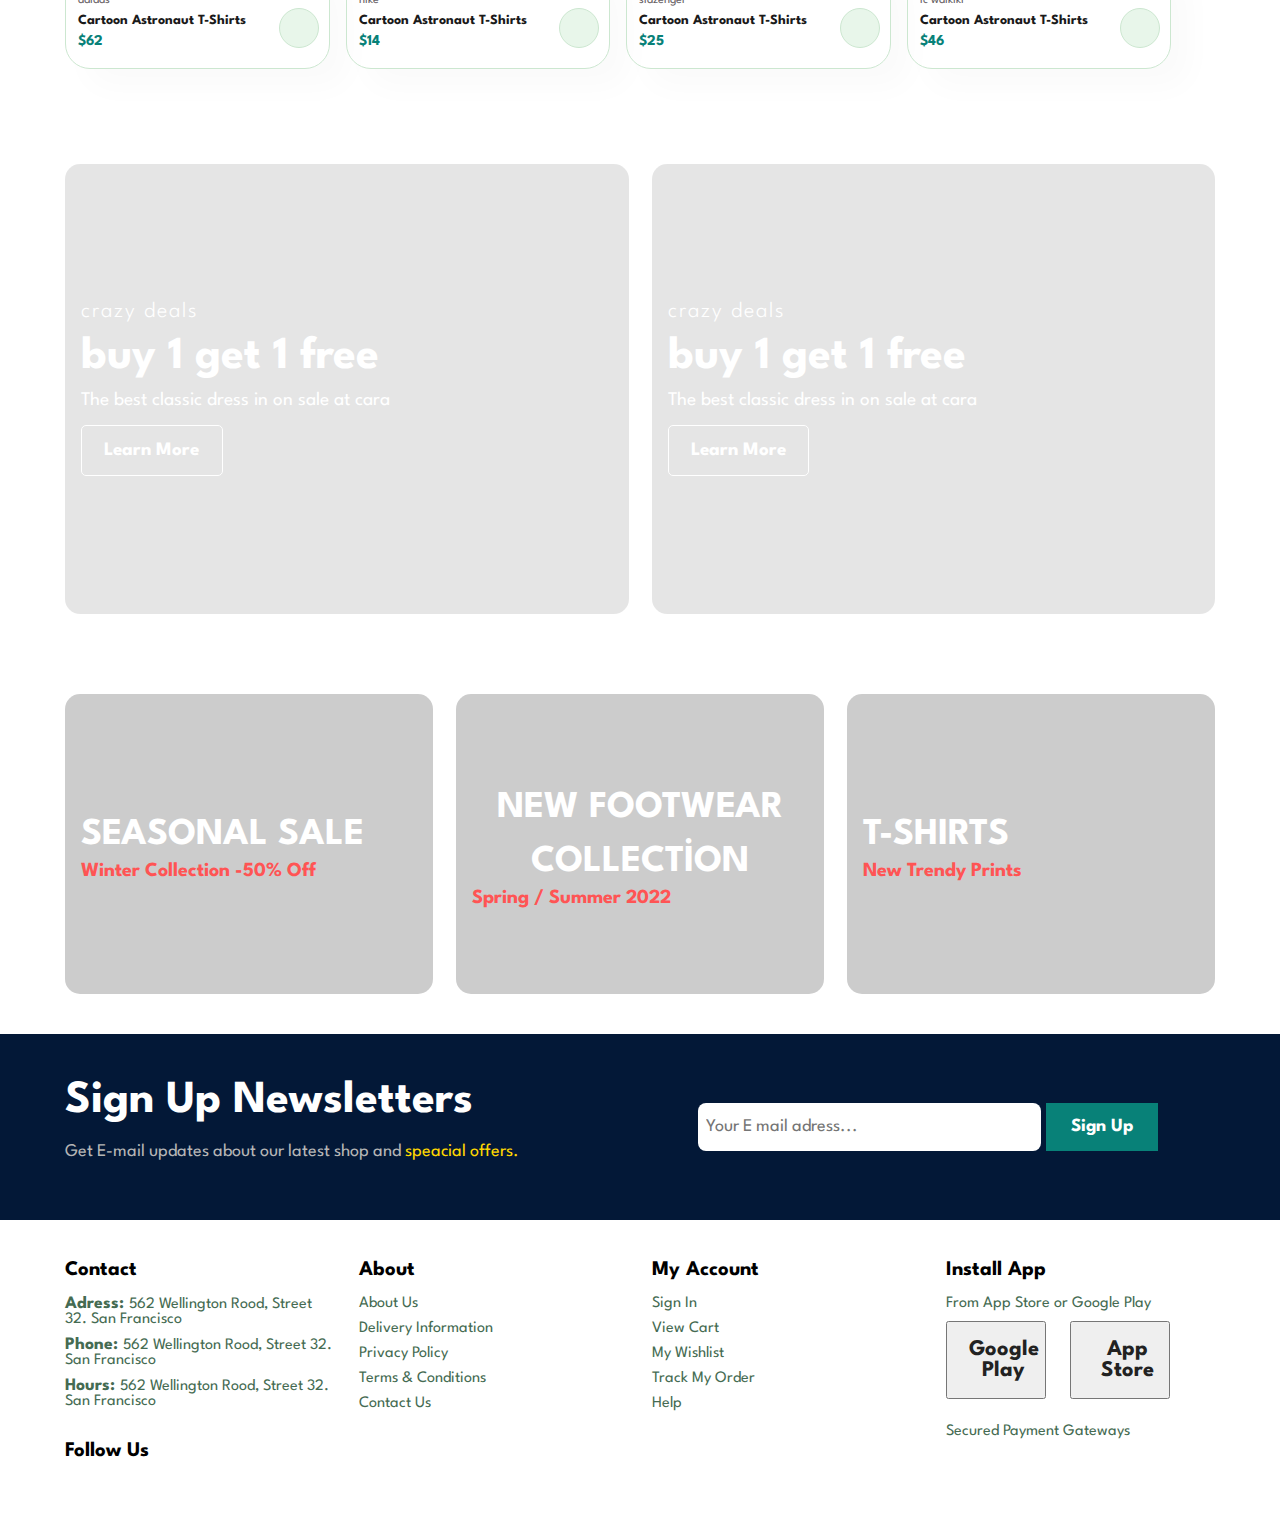
==== commit 4652d19b: "home page finito" ====
--- a/index.html
+++ b/index.html
@@ -30,7 +30,12 @@
               ><i class="sepet fa-solid fa-bag-shopping"></i
             ></a>
           </li>
+          <a href="#" id="close"><i class="fa-solid fa-xmark"></i></a>
         </ul>
+      </div>
+      <div id="mobile">
+        <a href="cart.html"><i class="sepet fa-solid fa-bag-shopping"></i></a>
+        <i id="bar" class="fas fa-outdent"></i>
       </div>
     </section>
 
@@ -482,6 +487,94 @@
       </div>
     </section>
 
+    <section id="footer" class="section-p1">
+      <div class="box1">
+        <h2>Sign Up Newsletters</h2>
+        <p>
+          Get E-mail updates about our latest shop and
+          <span>speacial offers.</span>
+        </p>
+      </div>
+      <div class="box2">
+        <form action="">
+          <input
+            type="text"
+            name=""
+            id=""
+            placeholder="Your E mail adress..."
+          />
+          <input type="submit" value="Sign Up" />
+        </form>
+      </div>
+    </section>
+
+    <section id="footer2" class="section-p1">
+      <div class="box1">
+        <div class="footBox-1">
+          <h3>Contact</h3>
+          <p>
+            <span class="bold">Adress: </span> 562 Wellington Rood, Street 32.
+            San Francisco
+          </p>
+          <p>
+            <span class="bold">Phone: </span> 562 Wellington Rood, Street 32.
+            San Francisco
+          </p>
+          <p>
+            <span class="bold">Hours: </span> 562 Wellington Rood, Street 32.
+            San Francisco
+          </p>
+        </div>
+        <div class="footBox-2">
+          <h3>Follow Us</h3>
+          <i class="fa-brands fa-facebook"></i>
+          <i class="fa-brands fa-twitter"></i>
+          <i class="fa-brands fa-instagram"></i>
+          <i class="fa-brands fa-pinterest-p"></i>
+          <i class="fa-brands fa-youtube"></i>
+        </div>
+      </div>
+      <div class="box1">
+        <div class="footBox-1">
+          <h3>About</h3>
+          <p>About Us</p>
+          <p>Delivery Information</p>
+          <p>Privacy Policy</p>
+          <p>Terms & Conditions</p>
+          <p>Contact Us</p>
+        </div>
+      </div>
+
+      <div class="box1">
+        <div class="footBox-1">
+          <h3>My Account</h3>
+          <p>Sign In</p>
+          <p>View Cart</p>
+          <p>My Wishlist</p>
+          <p>Track My Order</p>
+          <p>Help</p>
+        </div>
+      </div>
+      <div class="box1">
+        <div class="footBox-1">
+          <h3>Install App</h3>
+          <p>From App Store or Google Play</p>
+          <div class="buttons">
+            <button class="btn">
+              <i class="fa-brands fa-google-play"></i>
+              <h4>Google Play</h4>
+            </button>
+            <button class="btn">
+              <i class="fa-brands fa-app-store"></i>
+              <h4>App Store</h4>
+            </button>
+          </div>
+          <br />
+          <p>Secured Payment Gateways</p>
+        </div>
+      </div>
+    </section>
+
     <script src="script.js"></script>
   </body>
 </html>
--- a/style.css
+++ b/style.css
@@ -108,6 +108,14 @@
   position: absolute;
   bottom: -4px;
   left: 20px;
+}
+
+#mobile {
+  display: none;
+}
+
+#navbar #close {
+  display: none;
 }
 
 #hero {
@@ -403,6 +411,7 @@
   font-size: 19px;
   font-weight: 700;
   cursor: pointer;
+  border-radius: 5px;
 }
 
 #sm-banner .banner-box button:hover {
@@ -423,7 +432,7 @@
 }
 
 #banner3 .banners {
-  width: 30%;
+  width: 32%;
   height: 300px;
   display: flex;
   flex-direction: column;
@@ -433,6 +442,7 @@
   background-position: center;
   background-size: cover;
   position: relative;
+  border-radius: 15px;
 }
 
 #banner3 .banners::before {
@@ -443,6 +453,7 @@
   right: 0;
   width: 100%;
   height: 100%;
+  border-radius: 15px;
 }
 
 #banner3 .banners:nth-child(1) {
@@ -466,3 +477,329 @@
   z-index: 10;
   color: rgb(255, 84, 84);
 }
+
+#footer {
+  background-color: #031837;
+  display: flex;
+  justify-content: space-between;
+  flex-wrap: wrap;
+  align-items: center;
+}
+
+#footer .box1 {
+  width: 50%;
+}
+
+#footer .box1 h2 {
+  color: #fff;
+}
+
+#footer .box1 p {
+  font-size: 18px;
+  color: #b5b5b5;
+}
+
+#footer .box1 span {
+  color: gold;
+}
+
+#footer .box2 {
+  width: 50%;
+  display: flex;
+  justify-content: center;
+  align-items: center;
+}
+
+#footer .box2 form {
+  width: 80%;
+  display: flex;
+}
+
+#footer .box2 input[type="text"] {
+  font-size: 18px;
+  flex: 1;
+  outline: none;
+  border: none;
+  border-radius: 8px;
+  height: 2.7rem;
+  padding: 1.5rem 0.5rem;
+  margin-right: 0.3rem;
+}
+
+#footer .box2 input[type="submit"] {
+  padding: 14px 25px;
+  font-size: 18.5px;
+  border: none;
+  outline: none;
+  color: #fff;
+  background-color: #088178;
+  font-weight: 700;
+  cursor: pointer;
+}
+
+#footer2 {
+  display: flex;
+  gap: 1.5rem;
+}
+
+#footer2 h3 {
+  font-size: 1.3rem;
+  margin-bottom: 1rem;
+}
+
+#footer2 p {
+  margin: 10px 0;
+}
+
+#footer2 .bold {
+  font-size: 1.1rem;
+  font-weight: bold;
+}
+
+#footer2 i {
+  font-size: 1.5rem;
+  padding-right: 1rem;
+}
+
+#footer2 .footBox-1 {
+  margin-bottom: 2rem;
+}
+
+#footer2 .box1 {
+  flex: 1;
+}
+
+#footer2 .box1 .buttons {
+  display: flex;
+  gap: 1.5rem;
+}
+
+#footer2 .box1 .btn {
+  display: flex;
+  justify-content: center;
+  align-items: center;
+  width: 100px;
+  padding: 1rem 0;
+}
+
+#footer2 .box1 .btn h4 {
+  font-size: 1.4rem;
+}
+
+#footer2 .box1 .btn i {
+  font-size: 2.2rem;
+  color: #f36f;
+}
+
+@media (max-width: 1750px) {
+  .section-p1 {
+    padding: 40px 120px;
+  }
+}
+
+@media (max-width: 1390px) {
+  .section-p1 {
+    padding: 40px 65px;
+  }
+  #banner3 .banners h2 {
+    font-size: 38px;
+  }
+}
+
+@media (max-width: 1210px) {
+  .section-p1 {
+    padding: 40px 20px;
+  }
+  #footer2 i {
+    padding-right: 0.3rem;
+  }
+}
+@media (max-width: 1100px) {
+  #product1 .pro-container {
+    justify-content: center;
+  }
+  #header {
+    padding: 10px 60px;
+  }
+  #navbar li a {
+    font-size: 16px;
+  }
+}
+
+@media (max-width: 1000px) {
+  h2 {
+    font-size: 38px;
+  }
+
+  #banner3 .banners h2 {
+    font-size: 35px;
+  }
+
+  #footer .box1 p {
+    font-size: 16px;
+  }
+
+  #footer .box2 input[type="submit"] {
+    font-size: 16px;
+  }
+
+  #footer .box2 input[type="text"] {
+    font-size: 16px;
+  }
+}
+
+@media (max-width: 799px) {
+  #navbar {
+    flex-direction: column;
+    align-items: flex-start;
+    justify-content: flex-start;
+    position: fixed;
+    top: 0;
+    right: -300px;
+    height: 100vh;
+    width: 270px;
+    background-color: #e3e6f3;
+    box-shadow: 0 40px 60px rgba(0, 0, 0, 0.1);
+    padding: 80px 0 0 10px;
+    transition: all 0.3s ease;
+    z-index: 9998;
+  }
+
+  #navbar li {
+    margin-bottom: 25px;
+  }
+
+  #mobile {
+    display: block;
+    align-items: center;
+  }
+
+  #mobile i {
+    color: #1a1a1a;
+    font-size: 24px;
+    padding-left: 20px;
+    z-index: 9999;
+  }
+  #navbar.active {
+    right: 0;
+  }
+
+  #navbar #close {
+    display: block;
+    position: absolute;
+    right: 1.5rem;
+    top: 1rem;
+    font-size: 25px;
+    color: #088178;
+  }
+
+  #footer {
+    flex-direction: column;
+    text-align: center;
+    align-items: center;
+    justify-content: center;
+  }
+
+  #footer .box1 {
+    width: 100%;
+    padding: 20px 40px;
+  }
+
+  #footer .box2 {
+    width: 100%;
+  }
+
+  #footer2 {
+    flex-direction: column;
+    align-items: center;
+    text-align: center;
+  }
+
+  #sm-banner {
+    flex-direction: column;
+  }
+
+  #sm-banner .banner-box {
+    width: 100%;
+    margin-bottom: 1rem;
+  }
+
+  #feature {
+    display: none;
+  }
+
+  #banner3 {
+    flex-direction: column;
+  }
+
+  #banner3 .banners {
+    width: 100%;
+    margin-bottom: 1rem;
+  }
+
+  #banner {
+    padding: 50px 0;
+  }
+
+  #section-m1 {
+    margin: 20px 0;
+  }
+
+  #banner h2 {
+    font-size: 32px;
+  }
+
+  #banner h4 {
+    font-size: 20px;
+  }
+}
+
+@media (max-width: 580px) {
+  .section-p1 {
+    padding: 10px 0;
+  }
+
+  #product1 .pro {
+    min-width: 200px;
+    width: 45%;
+  }
+
+  #hero {
+    padding: 0 30px;
+    padding-top: 4.5rem;
+  }
+
+  h1 {
+    font-size: 40px;
+  }
+}
+
+@media (max-width: 430px) {
+  #product1 .pro {
+    width: 80%;
+  }
+  h2 {
+    font-size: 33px;
+  }
+  #banner h2 {
+    font-size: 27px;
+  }
+  #banner button {
+    width: 134px;
+    height: 39px;
+    font-size: 16px;
+  }
+
+  #footer .box2 form {
+    flex-direction: column;
+    gap: 1rem;
+  }
+
+  h1 {
+    font-size: 36px;
+  }
+
+  #hero button {
+    font-size: 17px;
+  }
+}
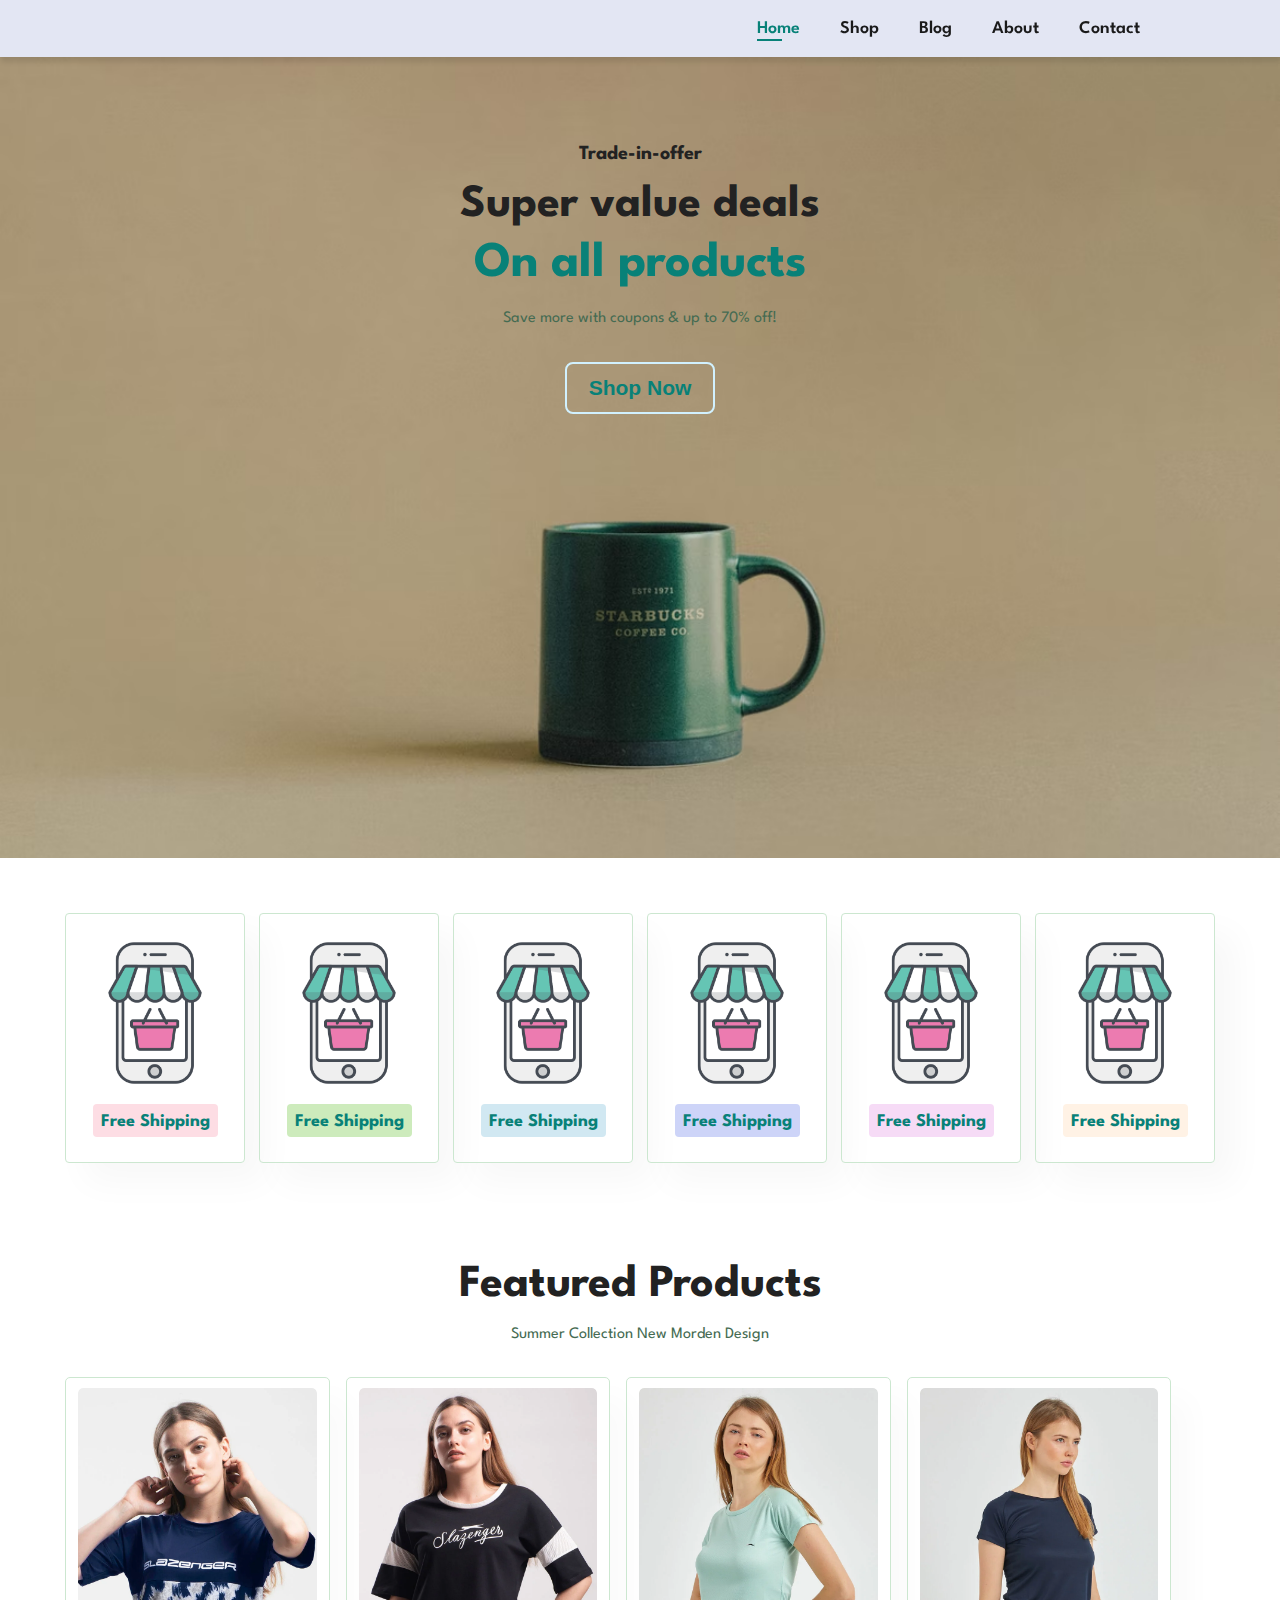
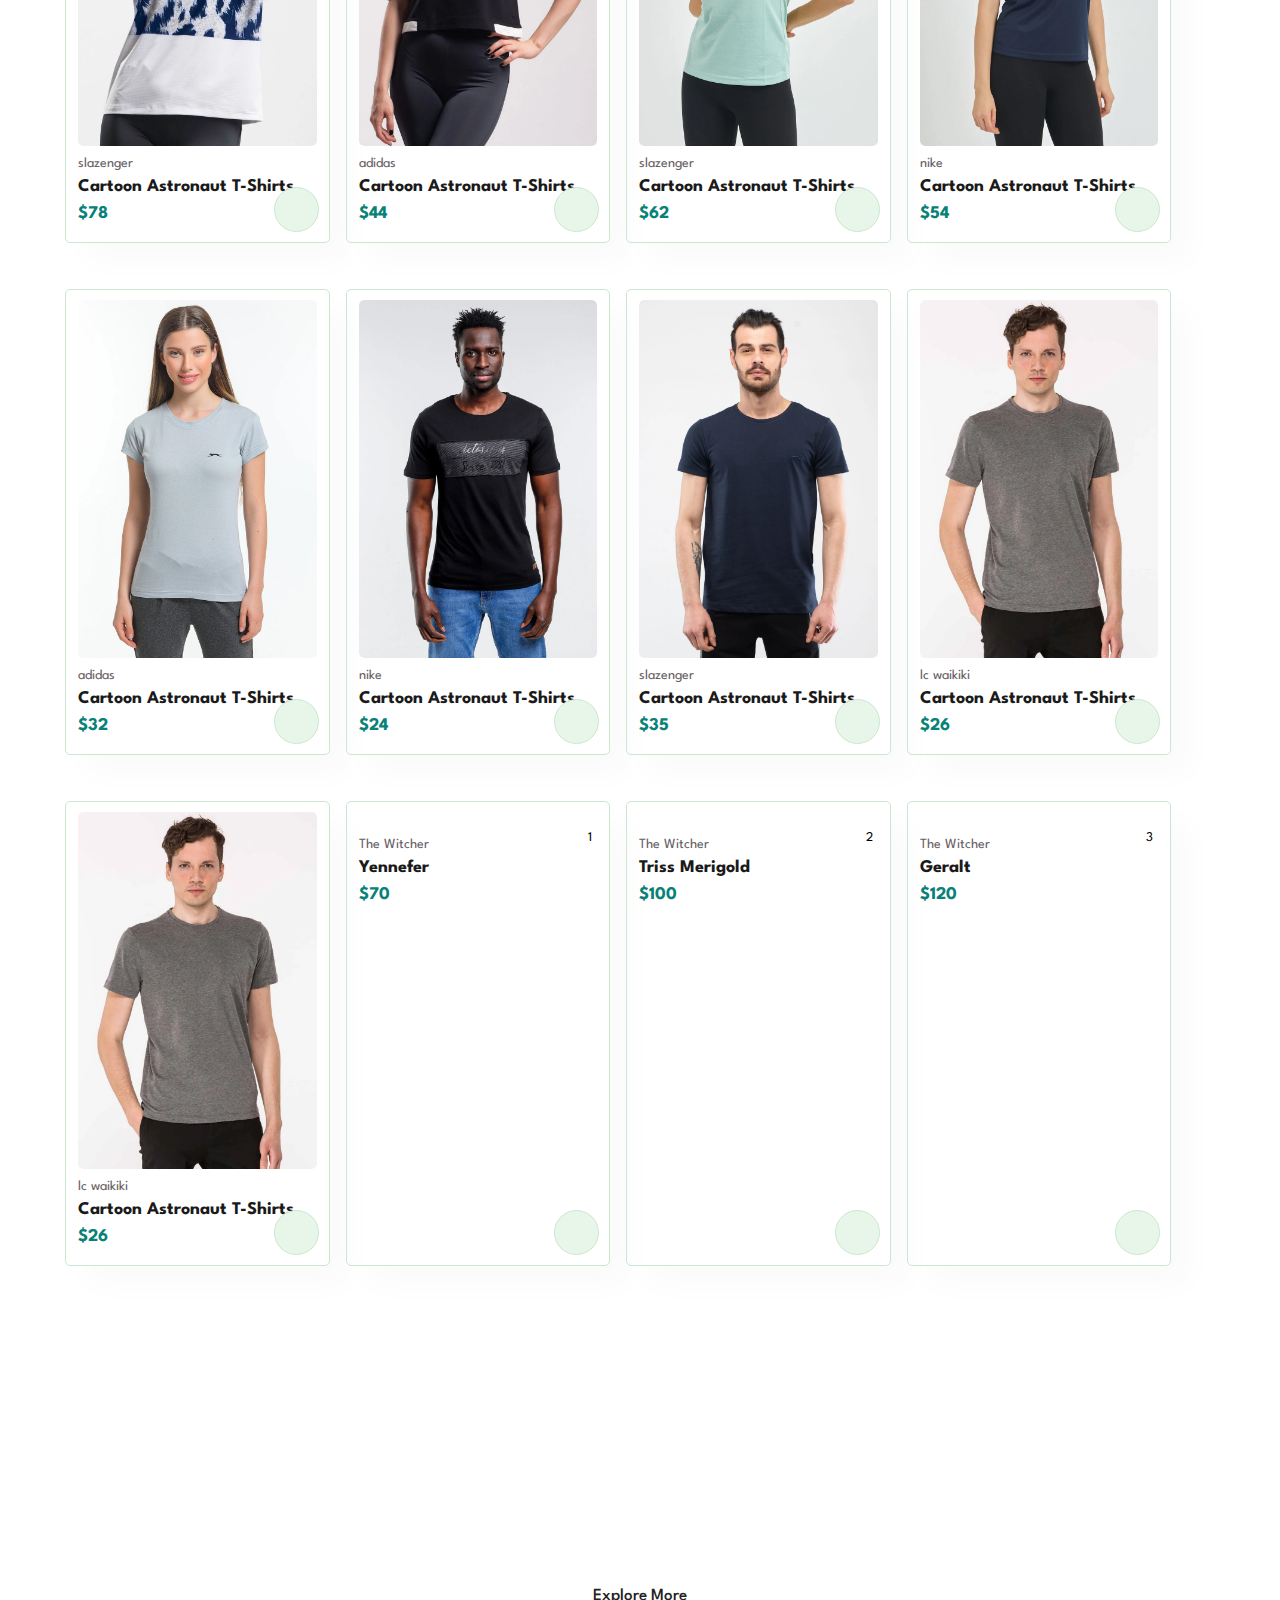
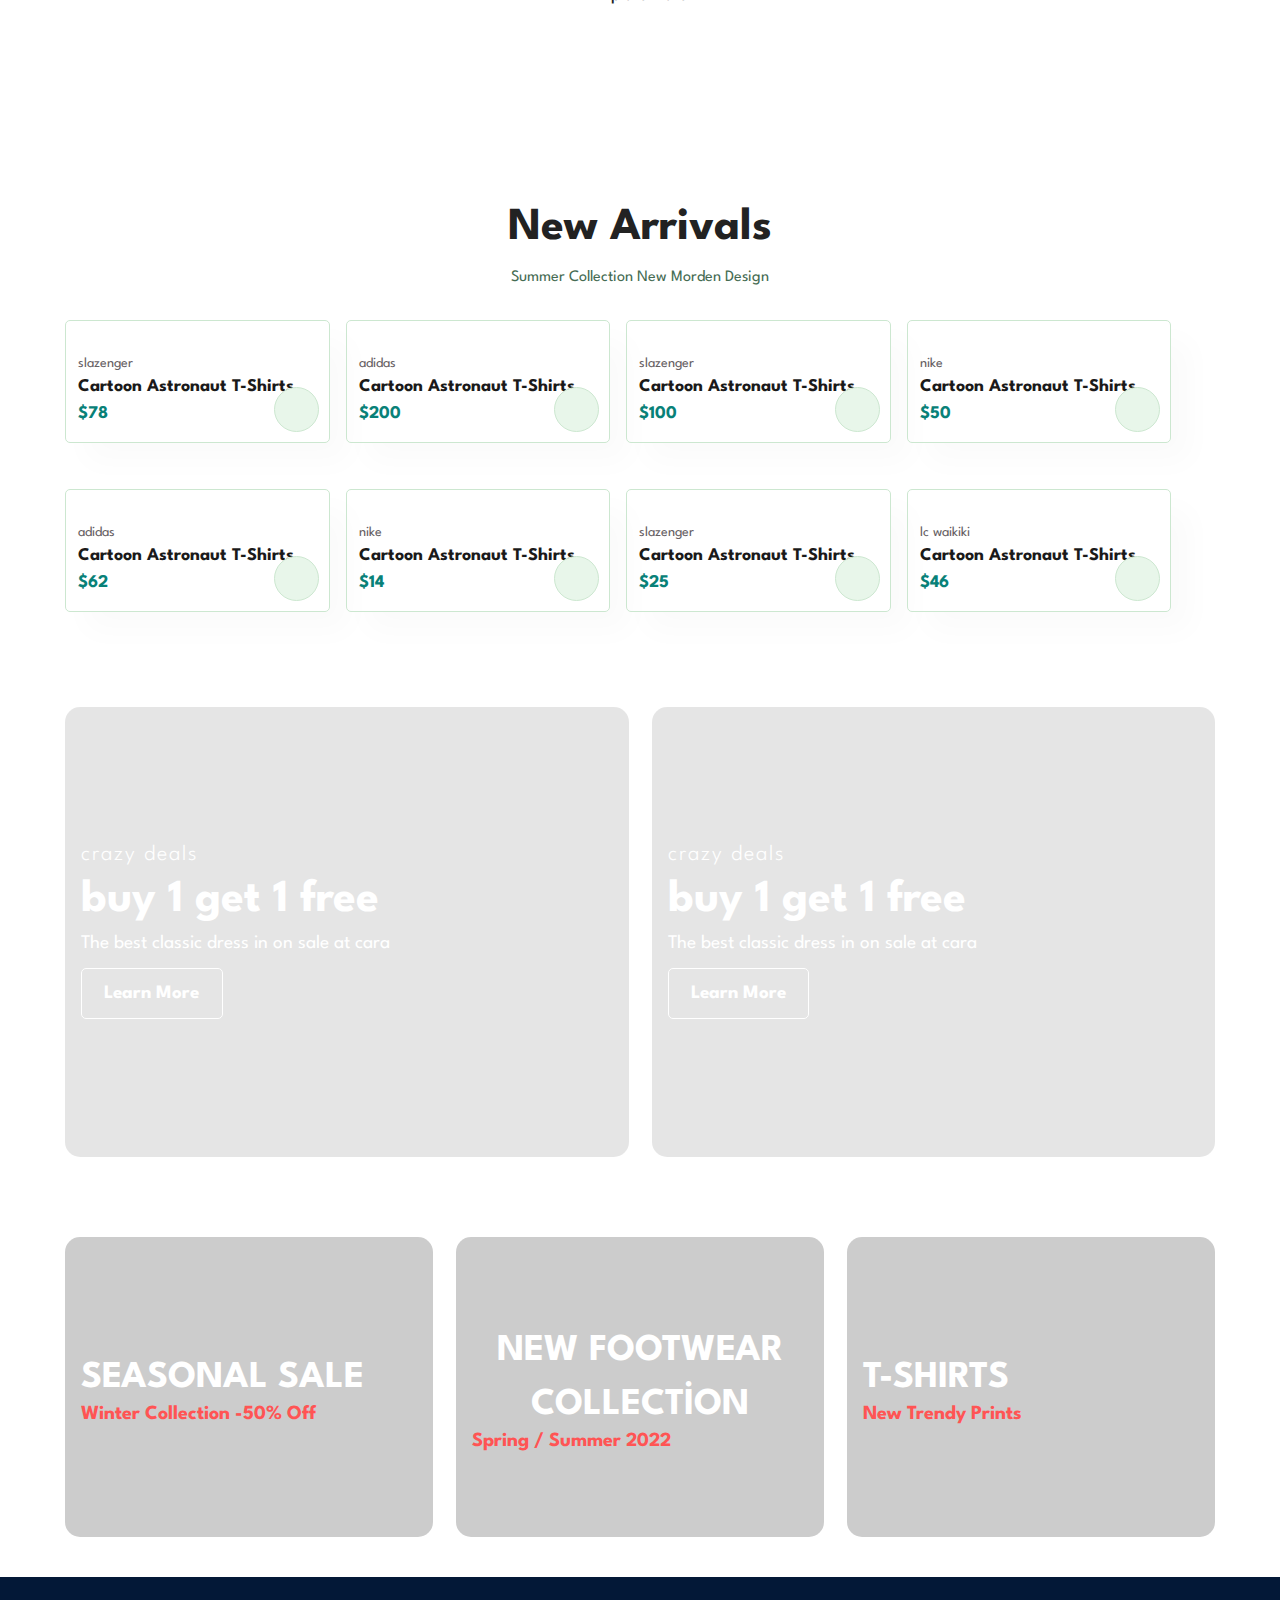
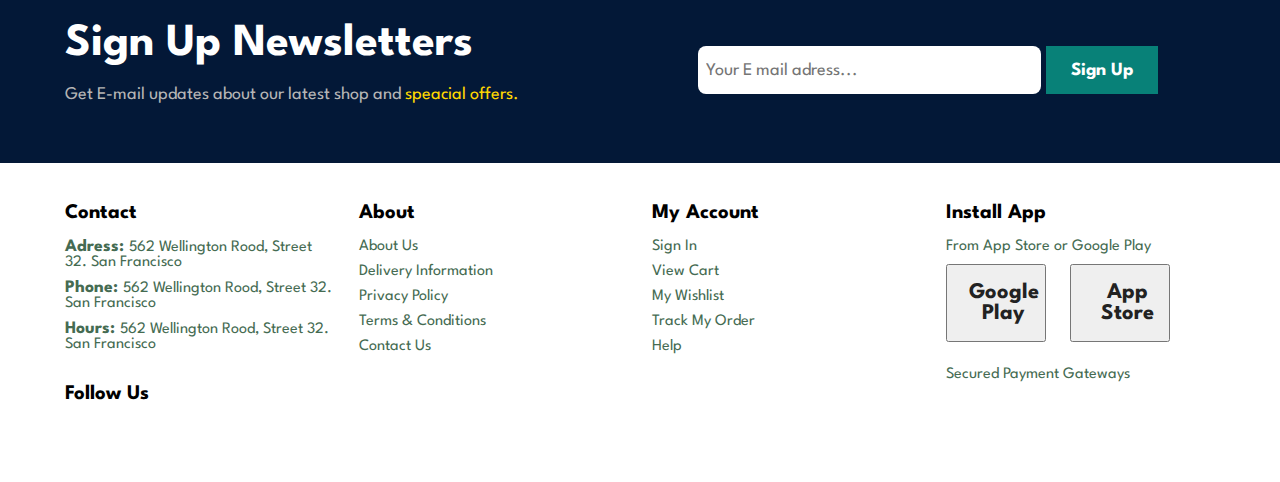
==== commit 91ec12c5: "js yüklenme sorunu" ====
--- a/index.html
+++ b/index.html
@@ -3,7 +3,10 @@
   <head>
     <meta charset="UTF-8" />
     <meta http-equiv="X-UA-Compatible" content="IE=edge" />
-    <meta name="viewport" content="width=device-width, initial-scale=1.0" />
+    <meta
+      name="viewport"
+      content="width=device-width, initial-scale=1, maximum-scale=1"
+    />
     <title>Document</title>
     <link
       rel="stylesheet"
@@ -49,27 +52,27 @@
 
     <section id="feature" class="section-p1">
       <div class="fe-box">
-        <img src="/img/feature/f1.png" alt="" />
+        <img src="img/feature/f1.png" alt="" />
         <h6>Free Shipping</h6>
       </div>
       <div class="fe-box">
-        <img src="/img/feature/f1.png" alt="" />
+        <img src="img/feature/f1.png" alt="" />
         <h6>Free Shipping</h6>
       </div>
       <div class="fe-box">
-        <img src="/img/feature/f1.png" alt="" />
+        <img src="img/feature/f1.png" alt="" />
         <h6>Free Shipping</h6>
       </div>
       <div class="fe-box">
-        <img src="/img/feature/f1.png" alt="" />
+        <img src="img/feature/f1.png" alt="" />
         <h6>Free Shipping</h6>
       </div>
       <div class="fe-box">
-        <img src="/img/feature/f1.png" alt="" />
+        <img src="img/feature/f1.png" alt="" />
         <h6>Free Shipping</h6>
       </div>
       <div class="fe-box">
-        <img src="/img/feature/f1.png" alt="" />
+        <img src="img/feature/f1.png" alt="" />
         <h6>Free Shipping</h6>
       </div>
     </section>
@@ -227,7 +230,27 @@
 
         <div class="pro">
           <div class="cerceve">
-            <img src="img/urunler/urun8.jpg" alt="" />
+            <img src="img/urunler/urun8.jpg" />
+          </div>
+          <div class="des">
+            <span>lc waikiki</span>
+            <h5>Cartoon Astronaut T-Shirts</h5>
+            <div class="star">
+              <i class="fas fa-star"></i>
+              <i class="fas fa-star"></i>
+              <i class="fas fa-star"></i>
+              <i class="fas fa-star"></i>
+              <i class="fas fa-star"></i>
+            </div>
+            <h4>$26</h4>
+          </div>
+          <a href="#">
+            <i class="fas fa-shopping-cart cardw"></i>
+          </a>
+        </div>
+        <div class="pro">
+          <div class="cerceve">
+            <img src="img/urunler/urun8.jpg" />
           </div>
           <div class="des">
             <span>lc waikiki</span>
--- a/style.css
+++ b/style.css
@@ -119,7 +119,7 @@
 }
 
 #hero {
-  background-image: url("/img/pikwizard-coffee-writing-computer-blogging.jpg");
+  background-image: url("img/pikwizard-coffee-writing-computer-blogging.jpg");
   height: 89vh;
   width: 100%;
   background-position: center;
@@ -230,7 +230,7 @@
   width: 23%;
   min-width: 250px;
   padding: 10px 12px;
-  border-radius: 25px;
+  border-radius: 5px;
   border: 1px solid #cce7d0;
   cursor: pointer;
   box-shadow: 20px 20px 30px rgba(0, 0, 0, 0.02);
@@ -246,58 +246,73 @@
 #product1 .pro .cerceve {
   overflow: hidden;
   transition: 0.3s ease;
-  border-radius: 20px;
+  border-radius: 5px;
 }
 
 #product1 .pro .cerceve img:hover {
-  transform: scale(1.15);
+  transform: scale(1.1);
 }
 
 #product1 .pro img {
   width: 100%;
-  border-radius: 20px;
+  border-radius: 5px;
   transition: 0.3s ease;
+  vertical-align: middle;
 }
 
 #product1 .pro .des {
+  position: relative;
   text-align: start;
   padding: 10px 0;
 }
 
+#product1 .pro .des .btsn {
+  position: absolute;
+  top: 5px;
+  right: 5px;
+}
+
 #product1 .pro .des span {
   color: #666063;
-  font-size: 12px;
+  font-size: 14px;
 }
 
 #product1 .pro .des h5 {
   padding-top: 7px;
   color: #1a1a1a;
-  font-size: 14px;
+  font-size: 18px;
 }
 
 #product1 .pro .des .star i {
   color: rgb(230, 216, 29);
-  font-size: 12px;
+  font-size: 14px;
 }
 
 #product1 .pro .des h4 {
-  padding-top: 7px;
-  font-size: 15px;
+  padding-top: 10px;
+  font-size: 18px;
   font-weight: 700;
   color: #088178;
 }
 
 #product1 .pro .cardw {
-  width: 40px;
-  height: 40px;
-  line-height: 40px;
+  width: 45px;
+  height: 45px;
+  line-height: 45px;
   border-radius: 50px;
   background-color: #e8f6ea;
   color: #088178;
   border: 1px solid #cce7d0;
   position: absolute;
-  bottom: 20px;
+  bottom: 10px;
   right: 10px;
+  font-size: 19px;
+  transition: 0.3s ease;
+}
+
+#product1 .pro .cardw:hover {
+  color: white;
+  background-color: #088178;
 }
 
 #banner {
@@ -591,6 +606,166 @@
   color: #f36f;
 }
 
+/* SHOP.HTML*/
+
+#page-header {
+  display: flex;
+  justify-content: center;
+  align-items: center;
+  width: 100%;
+  flex-direction: column;
+  padding: 10rem 0;
+  background: url("https://mir-s3-cdn-cf.behance.net/project_modules/fs/0f9b6589694601.5dfcb7f367996.png");
+  background-position: center;
+  background-repeat: no-repeat;
+  background-size: cover;
+  position: relative;
+}
+
+#page-header h2 {
+  color: #fff;
+  z-index: 99;
+  font-size: 4.4rem;
+}
+
+#page-header h4 {
+  color: #fff;
+  z-index: 99;
+  margin-top: 1rem;
+  font-weight: 200;
+}
+
+#page-header::before {
+  content: "";
+  position: absolute;
+  top: 0;
+  bottom: 0;
+  left: 0;
+  right: 0;
+  background-color: rgba(0, 0, 0, 0.35);
+}
+
+#pagination {
+  display: flex;
+  justify-content: center;
+  align-items: center;
+  width: 100%;
+  gap: 1rem;
+}
+
+#pagination a {
+  display: flex;
+  justify-content: center;
+  align-items: center;
+  text-decoration: none;
+  border: 1px solid #088178;
+  background-color: #088178;
+  color: #fff;
+  border-radius: 10px;
+  width: 40px;
+  height: 40px;
+  font-size: 19px;
+}
+
+#pagination a:hover {
+  transform: scale(1.1);
+}
+
+#pagination a:active {
+  opacity: 0.85;
+}
+
+#prodetails {
+  display: flex;
+  margin-top: 20px;
+}
+
+#prodetails .single-pro-image {
+  width: 30%;
+  margin-right: 50px;
+}
+
+#prodetails .single-pro-image .small-img-group {
+  display: flex;
+  justify-content: space-between;
+}
+
+#prodetails .single-pro-image .small-img-group .small-img-col {
+  flex-basis: 24%;
+  cursor: pointer;
+}
+
+#prodetails .single-pro-details {
+  width: 50%;
+  padding-top: 30px;
+}
+
+#prodetails .single-pro-details h4 {
+  font-size: 2.5rem;
+  padding: 20px 0 20px 0;
+}
+
+#prodetails .single-pro-details h3 {
+  font-size: 1.5rem;
+}
+
+#prodetails .single-pro-details select {
+  display: block;
+  padding: 5px 10px;
+  margin-top: 15px;
+  margin-bottom: 15px;
+  font-size: 18px;
+}
+
+#prodetails .single-pro-details input[type="number"] {
+  width: 50px;
+  height: 45px;
+  text-align: center;
+  font-size: 18px;
+  margin-right: 10px;
+}
+
+#prodetails
+  .single-pro-details
+  input[type="number"]::-webkit-inner-spin-button {
+  -webkit-appearance: none;
+}
+
+#prodetails .single-pro-details input[type="number"]:focus {
+  outline: none;
+}
+
+#prodetails .single-pro-details button {
+  background-color: #088178;
+  color: #fff;
+  font-size: 19px;
+  padding: 18px 25px;
+  border: 2px solid #088178;
+  border-radius: 8px;
+  cursor: pointer;
+  transition: 0.3s ease;
+  font-weight: 700;
+}
+#prodetails .single-pro-details p {
+  line-height: 25px;
+  font-size: 17.5px;
+  margin: 10px 0;
+}
+
+#prodetails .single-pro-details small {
+  display: block;
+  margin-top: 2rem;
+}
+
+#prodetails .single-pro-details .detailss {
+  padding: 0;
+}
+
+#prodetails .single-pro-details button:hover {
+  color: #088178;
+  background-color: white;
+}
+
 @media (max-width: 1750px) {
   .section-p1 {
     padding: 40px 120px;
@@ -649,6 +824,23 @@
 }
 
 @media (max-width: 799px) {
+  #prodetails .single-pro-image {
+    width: 50%;
+  }
+
+  #prodetails .single-pro-details h4 {
+    font-size: 1.8rem;
+  }
+
+  #prodetails .single-pro-details button {
+    padding: 12px 17px;
+    font-size: 17px;
+  }
+
+  #prodetails .single-pro-details select {
+    font-size: 17px;
+  }
+
   #navbar {
     flex-direction: column;
     align-items: flex-start;
@@ -755,6 +947,20 @@
 }
 
 @media (max-width: 580px) {
+  #prodetails {
+    flex-direction: column;
+  }
+
+  #prodetails .single-pro-image {
+    width: 100%;
+    padding: 1rem;
+  }
+
+  #prodetails .single-pro-details {
+    width: 100%;
+    padding: 0 1rem;
+  }
+
   .section-p1 {
     padding: 10px 0;
   }
@@ -772,18 +978,28 @@
   h1 {
     font-size: 40px;
   }
+
+  #sm-banner {
+    margin: 1rem;
+  }
+  #banner3 {
+    margin: 1rem;
+  }
 }
 
 @media (max-width: 430px) {
   #product1 .pro {
     width: 80%;
   }
+
   h2 {
     font-size: 33px;
   }
+
   #banner h2 {
     font-size: 27px;
   }
+
   #banner button {
     width: 134px;
     height: 39px;
@@ -802,4 +1018,18 @@
   #hero button {
     font-size: 17px;
   }
-}
+
+  #header {
+    padding: 10px 20px;
+  }
+  #hero {
+    padding-top: 3rem;
+  }
+  #footer2 {
+    margin-top: 1rem;
+  }
+
+  #footer {
+    padding-bottom: 1.5rem;
+  }
+}
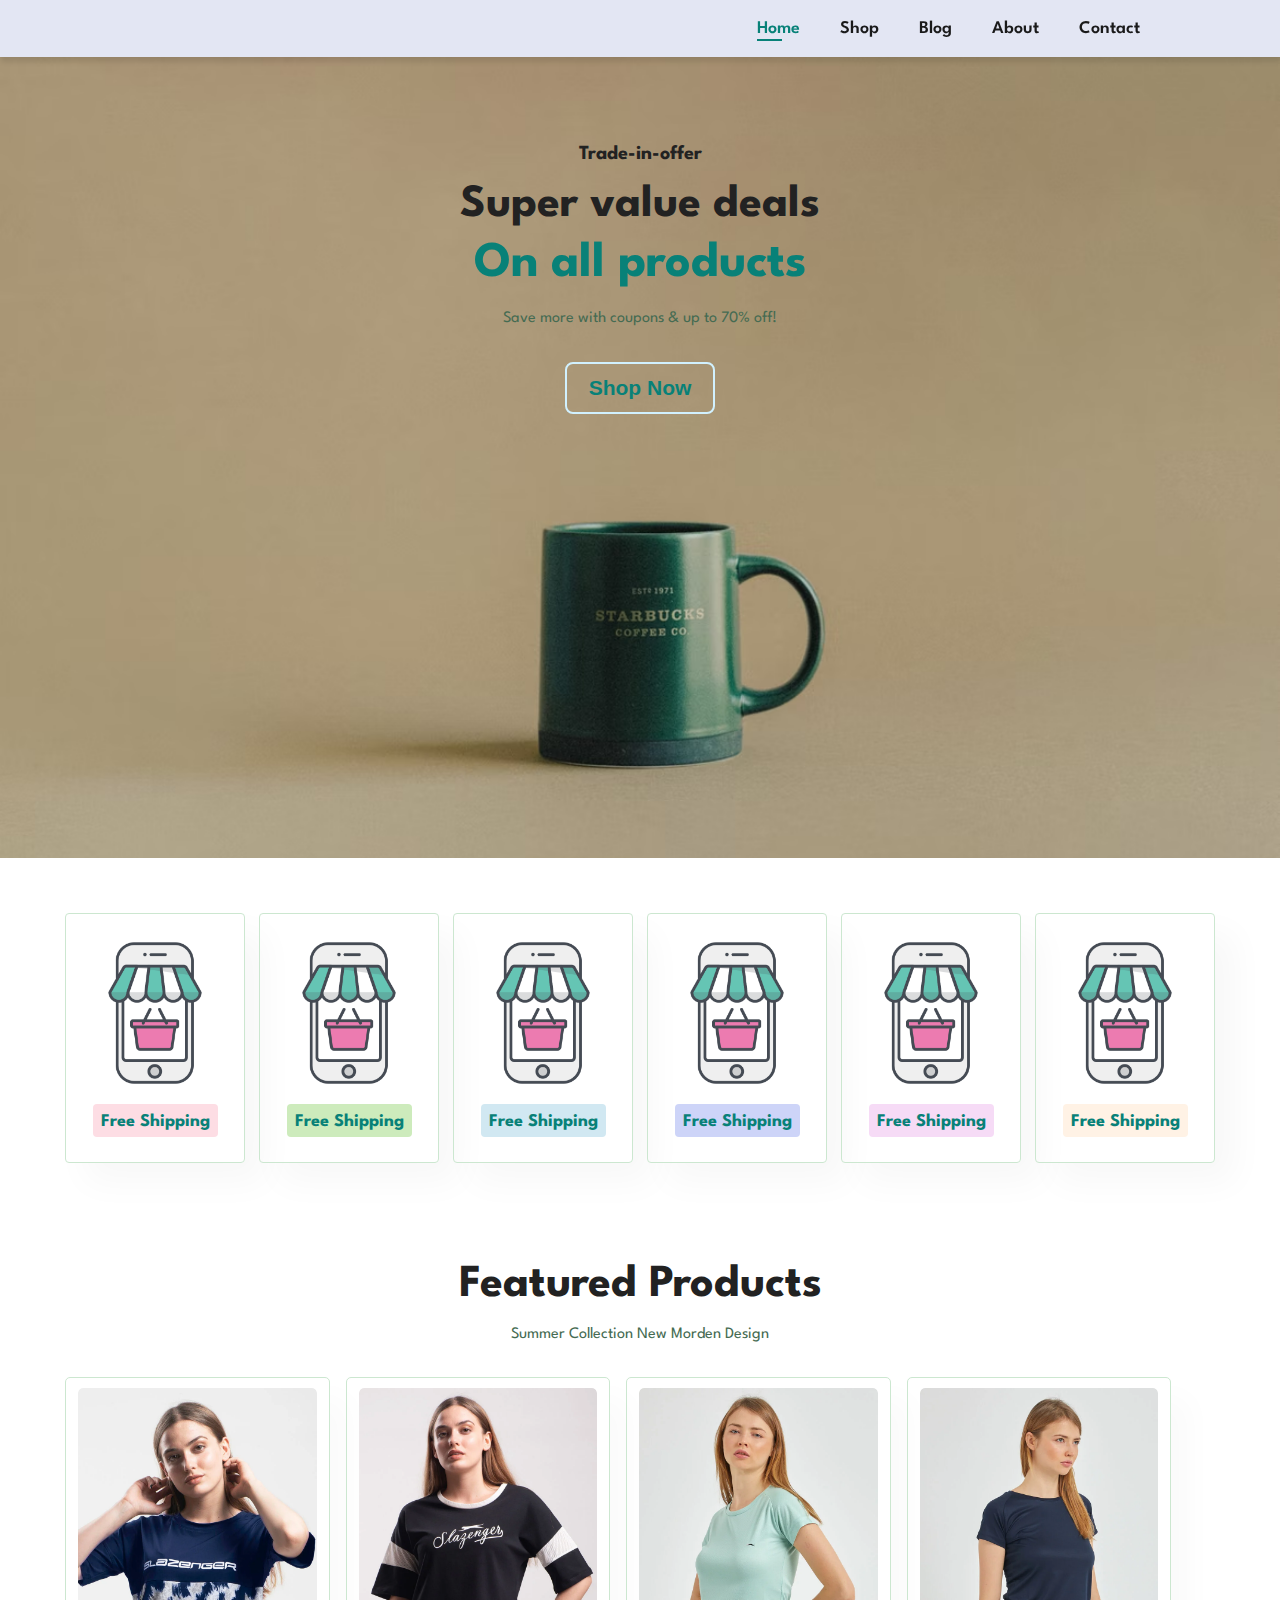
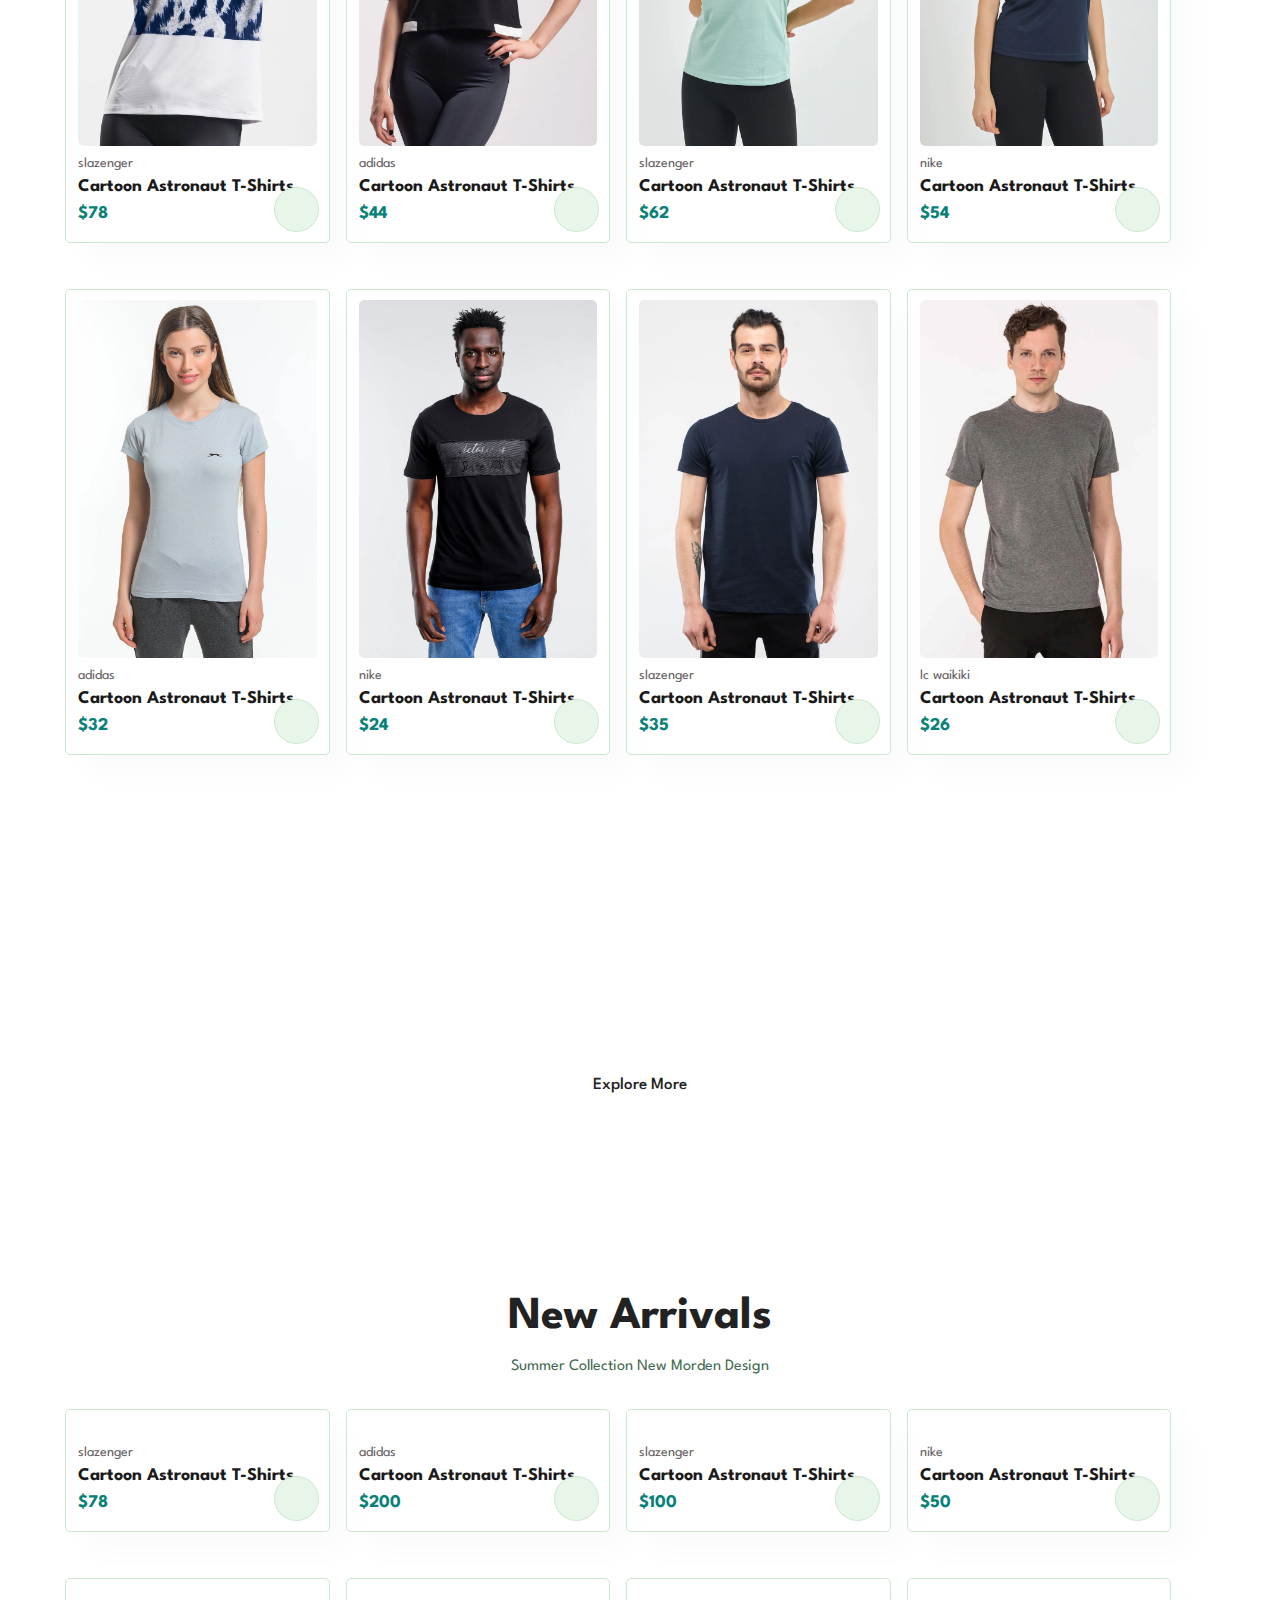
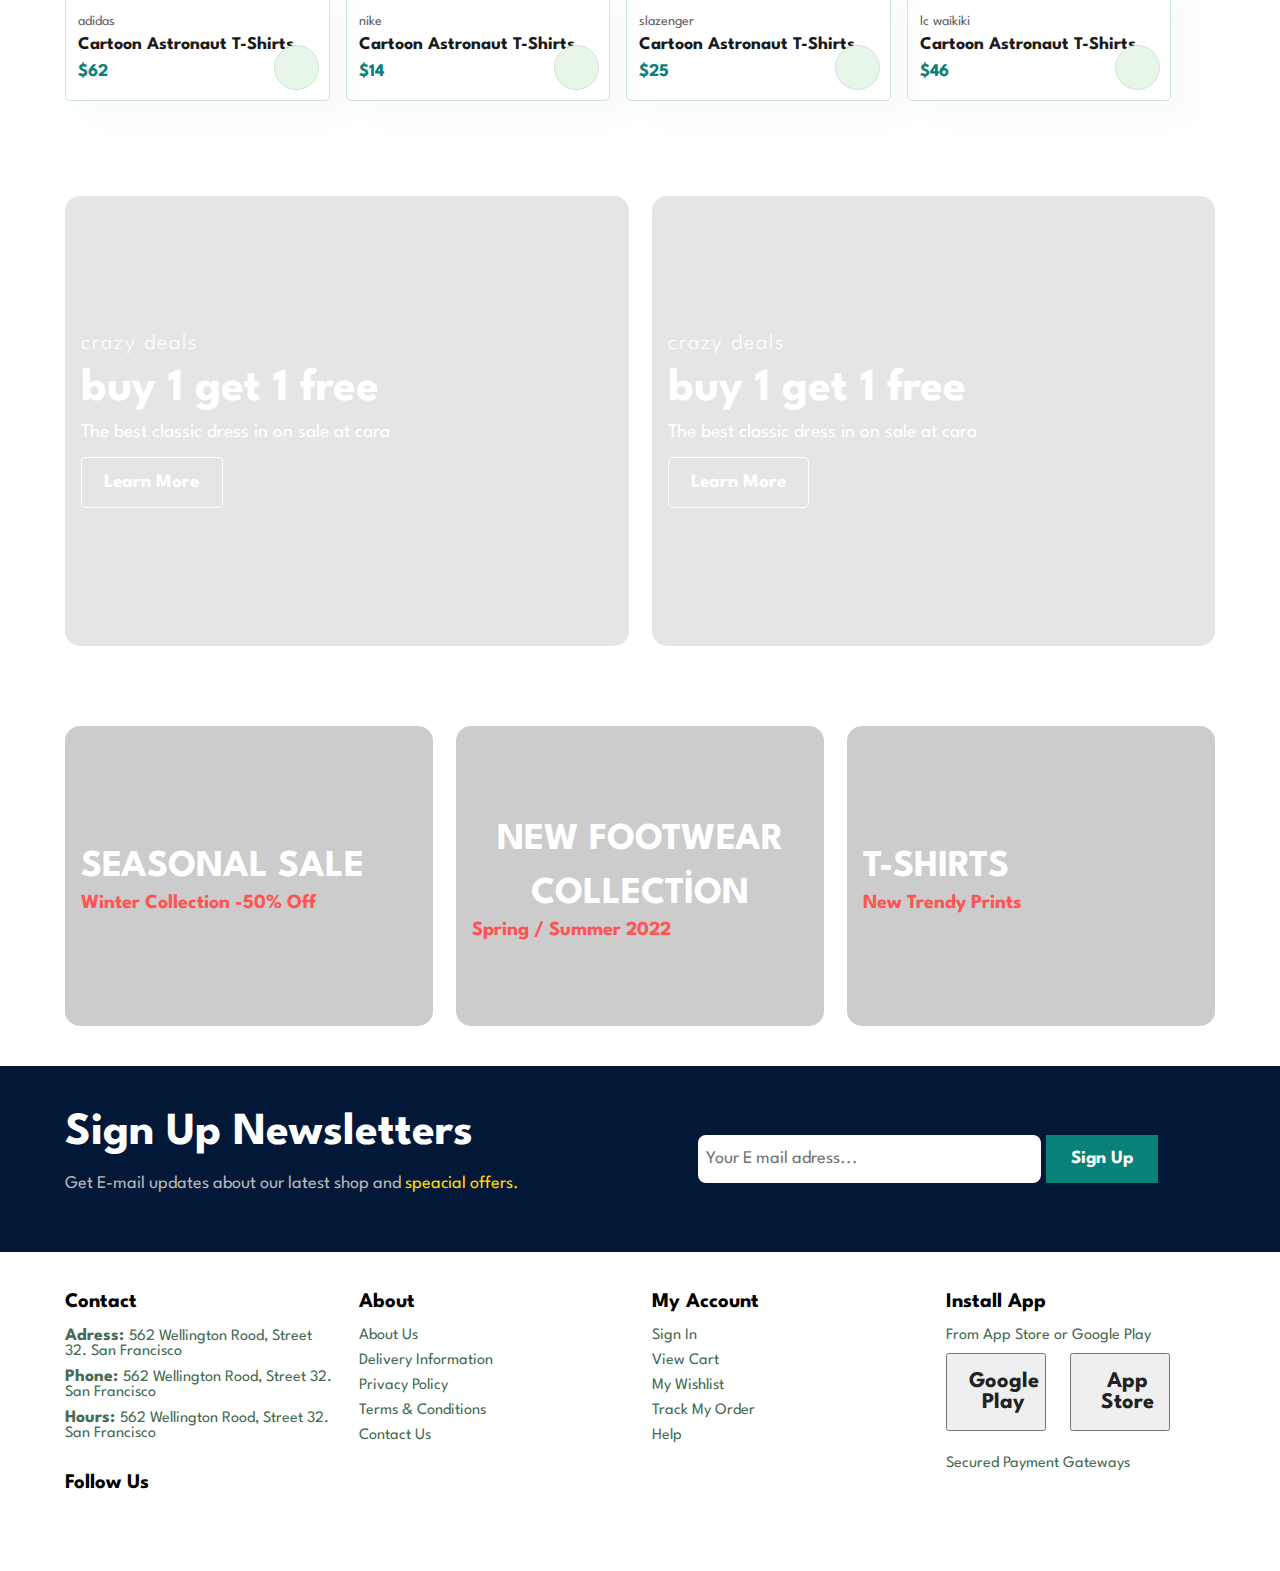
==== commit 61ab0d41: "test" ====
--- a/index.html
+++ b/index.html
@@ -248,26 +248,7 @@
             <i class="fas fa-shopping-cart cardw"></i>
           </a>
         </div>
-        <div class="pro">
-          <div class="cerceve">
-            <img src="img/urunler/urun8.jpg" />
-          </div>
-          <div class="des">
-            <span>lc waikiki</span>
-            <h5>Cartoon Astronaut T-Shirts</h5>
-            <div class="star">
-              <i class="fas fa-star"></i>
-              <i class="fas fa-star"></i>
-              <i class="fas fa-star"></i>
-              <i class="fas fa-star"></i>
-              <i class="fas fa-star"></i>
-            </div>
-            <h4>$26</h4>
-          </div>
-          <a href="#">
-            <i class="fas fa-shopping-cart cardw"></i>
-          </a>
-        </div>
+        
       </div>
     </section>
 
--- a/style.css
+++ b/style.css
@@ -9,6 +9,10 @@
   padding: 0;
   box-sizing: border-box;
   font-family: "League Spartan", sans-serif;
+}
+
+body{
+  user-select: none;
 }
 
 h1 {
@@ -270,6 +274,7 @@
   position: absolute;
   top: 5px;
   right: 5px;
+  opacity: 0;
 }
 
 #product1 .pro .des span {
@@ -715,6 +720,7 @@
   margin-top: 15px;
   margin-bottom: 15px;
   font-size: 18px;
+  outline: none;
 }
 
 #prodetails .single-pro-details input[type="number"] {
